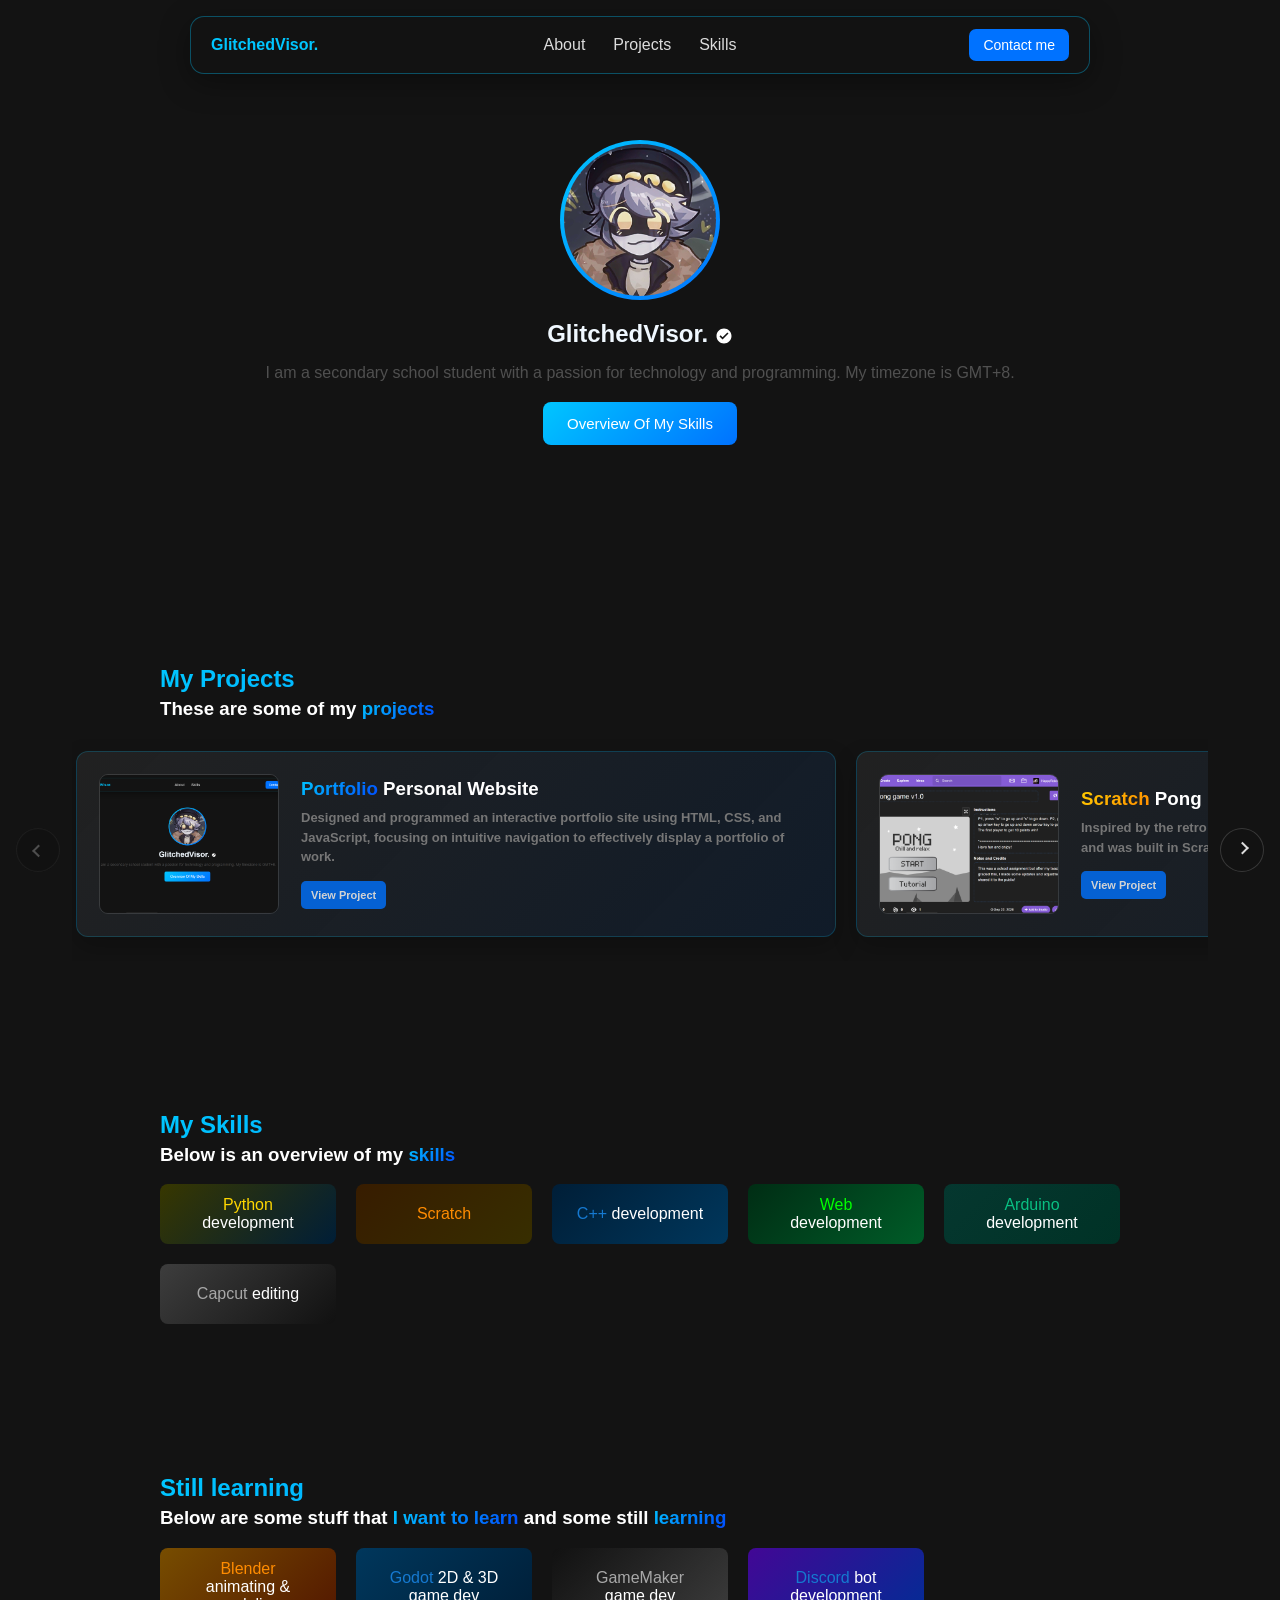
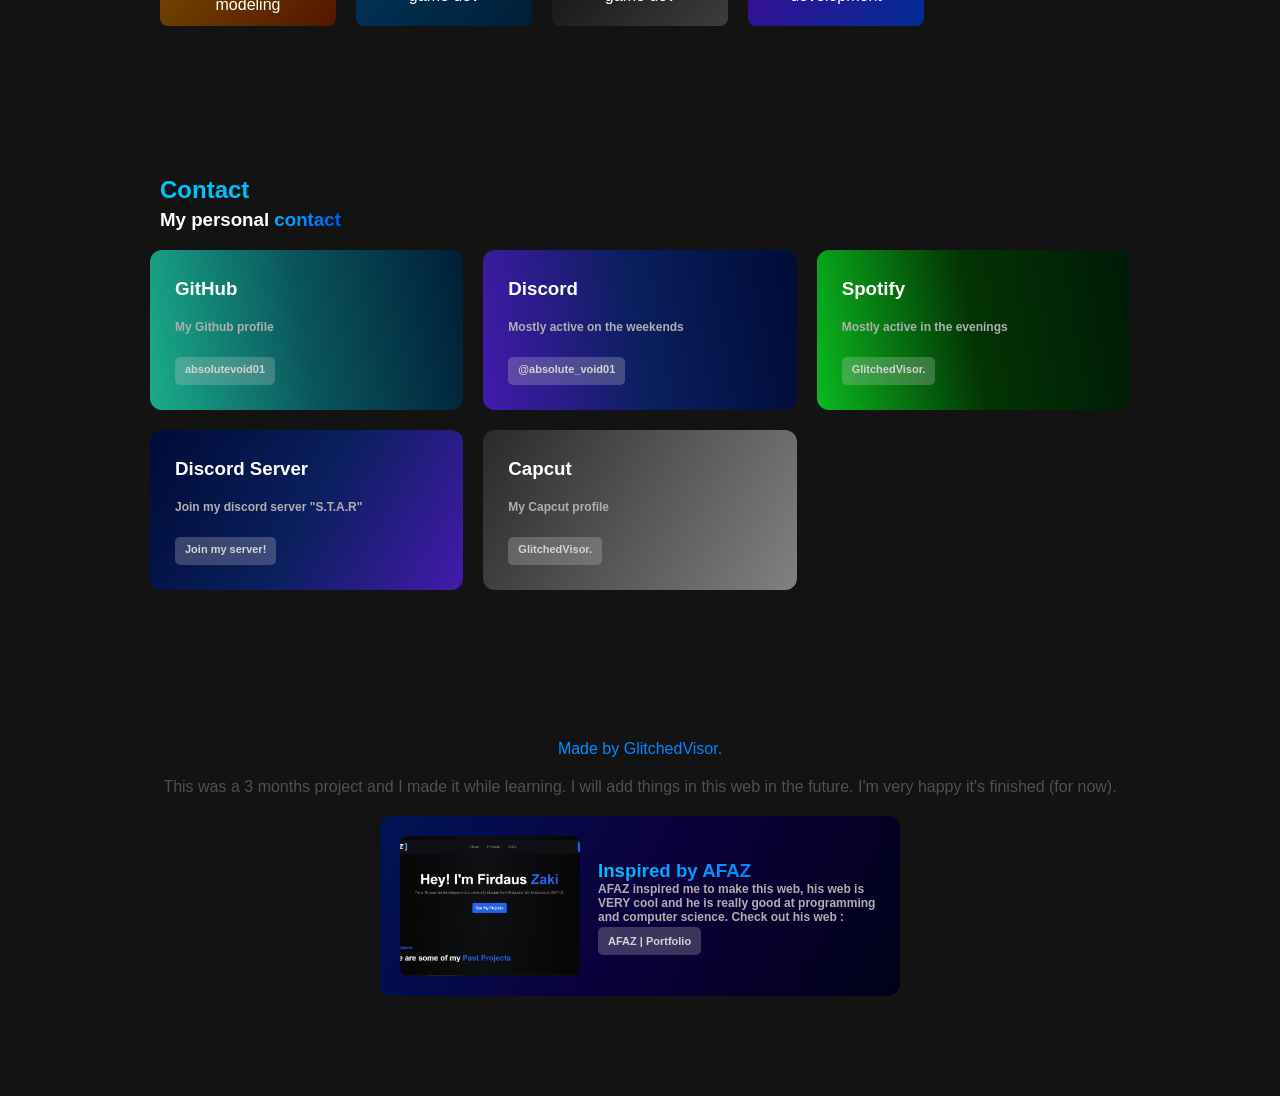
==== index.html @ 16481833 "Update index.html" ====
<!DOCTYPE html>
<html lang="en">
    <head>    
        <meta charset="UTF-8">
        <meta http-equiv="X-UA-Compatible" content="IE=edge">
        <meta name="viewport" content="width=device-width, initial-scale=1.0">
        <title>Glitched Visor | bio</title>
        <link rel="stylesheet" href="style.css">
    </head>
    <body>
    <header class="site-header">
        <nav class="top-menu">
            <a class="menu-brand" href="#">GlitchedVisor.</a>

            <button class="menu-toggle" type="button" aria-expanded="false" aria-controls="menu-links" aria-label="Open menu">
                <span aria-hidden="true"></span>
                <span aria-hidden="true"></span>
                <span aria-hidden="true"></span>
            </button>

            <ul class="menu-links" id="menu-links">
                <li><a href="#about">About</a></li>
                <li><a href="#projects">Projects</a></li>
                <li><a href="#skills-overview">Skills</a></li>
            </ul>

            <a class="menu-contact" href="#contact">
                Contact me
            </a>
        </nav>
    </header>

    <main>
        <section id="about" class="hero-section">
        <div class="container">
            <header class="profile">
                <div class="profile-frame">
                    <img
                      src="images/profilepic.jpg"
                      alt="Portrait of GlitchedVisor"
                      class="profile-img"
                    />
                </div>

                <h1 class="name">GlitchedVisor. 
                    <img 
                      src="images/verified.svg" 
                      alt="Verified account"
                      class="verified-icon"
                    />
                </h1>

                <p>
                    I am a secondary school student with a passion for technology and programming. My timezone is GMT+8.
                </p>
            </header>

            <a class="skill-button" href="#skills-overview">
                Overview Of My Skills
            </a>
        </section>

        <section id="projects" aria-labelledby="projects-heading">
            <h2 id="projects-heading" class="blue-word section-title">
                My Projects
            </h2>

            <h3 class="sub-topic">
                These are some of my <span class="blue-word">projects</span>
            </h3>

            <div class="project-carousel-shell">
                <button class="project-arrow project-arrow-prev" type="button" aria-label="Previous project">
                    <span aria-hidden="true"></span>
                </button>

                <div class="project-carousel" aria-label="Projects">
                    <div class="project-track">
                <article class="project-card">
                    <img src="images\Web-pic.png" alt="Preview of the personal website" class="pic">

                    <div class="content">
                        <h3 class="project-heading">
                            <span class="blue-word">Portfolio</span> Personal Website
                        </h3>

                        <p class="project-par">
                            Designed and programmed an interactive portfolio site using HTML, CSS, and JavaScript,
                            focusing on intuitive navigation to effectively display a portfolio of work.
                        </p>

                        <a
                          href="https://github.com/absolutvoid01/my-web-bio"
                          target="_blank" rel="noopener noreferrer"
                          class="go-web2">
                            View Project
                        </a>
                    </div>
                </article>

                <article class="project-card">
                    <img src="images\scratch-screenshot.png" alt="Preview of the sample project" class="pic">

                    <div class="content">
                        <h3 class="project-heading">
                            <span class="orange-word">Scratch</span> Pong Project
                        </h3>

                        <p class="project-par">
                            Inspired by the retro classic, this simple Pong game features two distinct modes and was 
                            built in Scratch using drag-and-drop coding blocks.
                        </p>

                        <a 
                          href="https://scratch.mit.edu/projects/1363517630/" 
                          target="_blank" rel="noopener noreferrer" 
                          class="go-web2">
                            View Project
                        </a>
                    </div>
                </article>

                <article class="project-card">
                    <img src="images\microbit screenshot.png" alt="Preview of the sample project" class="pic">

                    <div class="content">
                        <h3 class="project-heading">
                            <span class="purple-word">Micro:bit</span> Python vault door Project
                        </h3>

                        <p class="project-par">
                            A secure micro:bit vault door controlled by Python that uses a 180° servo and status LEDs, 
                            unlocking with 3 presses of Button A and locking with 3 presses of Button B. (Video review coming soon...)
                        </p>

                        <a 
                          href="https://gist.github.com/absolutvoid01/17e6429d9efd48485fcb9b583b452ce8" 
                          target="_blank" rel="noopener noreferrer" 
                          class="go-web2">
                            View Project
                        </a>
                    </div>
                </article>
                    </div>
                </div>

                <button class="project-arrow project-arrow-next" type="button" aria-label="Next project">
                    <span aria-hidden="true"></span>
                </button>
            </div>
        </section>

        <section id="skills-overview" aria-labelledby="skills-heading">
            <h2 id="skills-heading" class="blue-word section-title" style="margin-top: 150px;">
                My Skills
            </h2>

            <h3 class="sub-topic">
                Below is an overview of my <span class="blue-word">skills</span>
            </h3>

            <div class="skills">
                <div class="python" role="group" aria-label="Python development, since 2024" data-hover="Since 2024">
                    <span class="skill-text">
                        <span class="yellow-word-solid" style="margin-top:10px;">Python</span> development
                    </span>
                </div>

                <div class="scratch" role="group" aria-label="Scratch, since 2021" data-hover="Since 2021">
                    <span class="skill-text">
                        <span class="orange-word-solid">Scratch</span>
                    </span>
                </div>

                <div class="cplusplus" role="group" aria-label="C++ development, since 2023" data-hover="Since 2023">
                    <span class="skill-text">
                        <span class="blue-word-solid">C++</span> development
                    </span>
                </div>

                <div class="web-dev" role="group" aria-label="Web development, since 2026" data-hover="Since 2026">
                    <span class="skill-text">
                        <span class="green-word-solid">Web</span> development
                    </span>
                </div>

                <div class="arduino" role="group" aria-label="Arduino development, since 2023" data-hover="Since 2023">
                    <span class="skill-text">
                        <span class="turquoise-word-solid">Arduino</span> development
                    </span>
                </div>

                <div class="capcut" role="group" aria-label="CapCut editing, since 2021" data-hover="Since 2021">
                    <span class="skill-text">
                        <span class="lightgray-word-solid">Capcut</span> editing
                    </span>
                </div>
            </div>
        </section>

        <section aria-labelledby="learning-heading">
            <h2 id="learning-heading" class="blue-word section-title" style="margin-top:150px;">
                Still learning
            </h2>

            <h3 class="sub-topic">
                Below are some stuff that <span class="blue-word">I want to learn</span> and some still<span class="blue-word"> learning</span>
            </h3>

            <div class="skills">
                <div class="blender" role="group" aria-label="Blender animating and modeling, learning" data-hover="learning...">
                    <span class="skill-text">
                        <span class="orange-word-solid">Blender</span> animating & modeling
                    </span>
                </div>

                <div class="Godot" role="group" aria-label="Godot 2D and 3D game development, not learned" data-hover="not learned">
                    <span class="skill-text">
                        <span class="blue-word-solid">Godot</span> 2D & 3D game dev
                    </span>
                </div>

                <div class="GameMaker" role="group" aria-label="GameMaker game development, learning" data-hover="learning...">
                    <span class="skill-text">
                        <span class="lightgray-word-solid">GameMaker</span> game dev
                    </span>
                </div>

                <div class="Discord" role="group" aria-label="Discord bot development, not learned" data-hover="not learned">
                    <span class="skill-text">
                        <span class="blue-word-solid">Discord</span> bot development
                    </span>
                </div>
            </div>
        </section>

        <section id="contact" aria-labelledby="contact-heading">
            <h2 class="blue-word section-title"
                id="contact-heading"
                style="margin-top:150px;">
                Contact
            </h2>

                <h3 class="sub-topic">
               My personal <span class="blue-word">contact</span>
                </h3>

            <div class="contact-cards">
                <a href="https://github.com/absolutvoid01" target="_blank" rel="noopener noreferrer" class="outer-git-button">
                    <h3 class="contact2">GitHub</h3>
                    <p class="par2">My Github profile</p>
                    <span class="github-link">absolutevoid01</span>
                </a>

                <a href="https://discord.com/users/1510550254683029514" target="_blank" rel="noopener noreferrer" class="outer-discord-button">
                    <h3 class="contact2">Discord</h3>
                    <p class="par2">Mostly active on the weekends</p>
                    <span class="discord-link">@absolute_void01</span>
                </a>

                <a href="https://open.spotify.com/user/31m2macpp4bokmry2gjpjoiz565e" target="_blank" rel="noopener noreferrer" class="outer-spotify-button">
                    <h3 class="contact2">Spotify</h3>
                    <p class="par2">Mostly active in the evenings</p>
                    <span class="spotify-link">GlitchedVisor.</span>
                </a>

                <a href="https://discord.gg/YfamAQuhZP" target="_blank" rel="noopener noreferrer" class="outer-server-button">
                    <h3 class="contact2">Discord Server</h3>
                    <p class="par2">Join my discord server "S.T.A.R"</p>
                    <span class="server-link">Join my server!</span>
                </a>

                <a href="https://mobile.capcutshare.com/sv2/ZSqnb39bj/" target="_blank" rel="noopener noreferrer" class="outer-capcut-button">
                    <h3 class="contact2">Capcut</h3>
                    <p class="par2">My Capcut profile</p>
                    <span class="capcut-link">GlitchedVisor.</span>
                </a>
            </div>
        </section>
    </main>
    <script src="script.js"></script>

    <footer class="site-footer">
        <p class="blue-word end">Made by GlitchedVisor.</p>
        <p>This was a 3 months project and I made it while learning. I will add things in this web in the future. I'm very happy it's finished (for now).</p>

        <div class="AFAZ-Portfolio">
            <img src="images\AFAZ.png" alt="AFAZ-Web">

            <div class="card-content">
                <h3 class="contact2 blue-word">Inspired by AFAZ</h3>
                <p class="par2">AFAZ inspired me to make this web, his web is VERY cool and he is really good at programming and computer science. Check out his web :</p>
                <a href="https://www.firdauszaki.com/" target="_blank" rel="noopener noreferrer" class="go-web">AFAZ | Portfolio</a>
            </div>
        </div>
    </footer>
    </body>
</html>
---- style.css ----
body {
    background-color: rgb(19, 19, 19);
    font-family: inter, sans-serif;
    color: white;
    margin: 0;
    min-height: 100vh;
}

main {
    width: min(100% - 2rem, 80rem);
    margin: 0 auto;
}

*,
*::before,
*::after {
    box-sizing: border-box;
}

html {
    overflow-x: hidden;
    scroll-behavior: smooth;
}

img {
    max-width: 100%;
    height: auto;
}

/* ==================
        top menu
   ================== */

.top-menu {
    position: fixed;
    top: 16px;
    left: 50%;
    transform: translateX(-50%);
    z-index: 1000;
    display: grid;
    grid-template-columns: 1fr auto 1fr;
    align-items: center;
    width: min(90%, 900px);
    padding: 12px 20px;
    background: rgba(19, 19, 19, 0.85);
    border: 1px solid rgba(0, 198, 255, 0.35);
    border-radius: 14px;
    box-shadow: 0 8px 30px rgba(0, 0, 0, 0.35);
    backdrop-filter: blur(12px);
}

.menu-brand {
    justify-self: start;
    color: rgb(0, 198, 255);
    font-weight: bold;
    text-decoration: none;
}

.menu-links {
    display: flex;
    justify-content: center;
    gap: 28px;
    list-style: none;
    margin: 0;
    padding: 0;
}

.menu-links li {
    margin: 0;
}

.menu-toggle {
    display: none;
    width: 42px;
    height: 42px;
    padding: 9px;
    margin: 0;
    background: transparent;
    border: 1px solid rgba(0, 198, 255, 0.35);
    border-radius: 7px;
}

.menu-toggle span {
    display: block;
    width: 100%;
    height: 2px;
    margin: 4px 0;
    background: white;
}

.menu-links a {
    color: rgb(220, 220, 220);
    text-decoration: none;
    transition: color 0.2s ease;
}

.menu-links a:hover {
    color: rgb(0, 198, 255);
}

.menu-contact {
    justify-self: end;
    padding: 8px 14px;
    background: rgb(0, 114, 255);
    color: white;
    text-decoration: none;
    border-radius: 7px;
    font-size: 14px;
    transition: 0.2s ease;
}

.menu-contact:hover {
    background: rgb(0, 198, 255);
    transform: none;
    box-shadow: none;
}

@media (max-width: 600px) {
    .section-title,
    .sub-topic {
        width: min(90%, 850px);
        margin-left: auto;
        margin-right: auto;
    }

    .top-menu {
        grid-template-columns: 1fr auto;
        width: calc(100% - 24px);
        padding: 10px 12px;
    }

    .menu-brand {
        font-size: 14px;
    }

    .menu-links {
        position: absolute;
        top: calc(100% + 8px);
        left: 0;
        right: 0;
        display: none;
        flex-direction: column;
        gap: 4px;
        padding: 8px;
        background: rgba(19, 19, 19, 0.97);
        border: 1px solid rgba(0, 198, 255, 0.35);
        border-radius: 10px;
        box-shadow: 0 8px 30px rgba(0, 0, 0, 0.35);
    }

    .menu-links.is-open {
        display: flex;
    }

    .menu-links a {
        display: block;
        width: 100%;
        padding: 14px 12px;
        border-radius: 7px;
    }

    .menu-links a:hover,
    .menu-links a:focus-visible {
        background: rgba(0, 198, 255, 0.12);
    }

    .menu-contact {
        display: none;
    }

    .menu-toggle {
        display: block;
    }
}

#skills-overview,
#contact,
#about,
#projects {
    scroll-margin-top: 100px;
}

html {
    scroll-behavior: smooth;
}

.container {
    text-align: center;
}

html {
    scroll-behavior: smooth;
}

/* ========================
          text color
   ======================== */

.blue-word {
    background: linear-gradient(135deg, rgb(0, 198, 255), rgb(0, 76, 255));
    -webkit-background-clip: text;
    background-clip: text;
    color: transparent;
}

.orange-word {
    background: linear-gradient(135deg, rgb(255, 204, 0), rgb(255, 140, 0));
    -webkit-background-clip: text;
    background-clip: text;
    color: transparent;
}

.darkblue-word {
    background: linear-gradient(135deg, rgb(42, 25, 198), rgb(0, 114, 255));
    -webkit-background-clip: text;
    background-clip: text;
    color: transparent;
}

.blue-word-solid {
    color:rgb(21, 121, 208)
}

.yellow-word-solid {
    color: rgb(255, 215, 0);
}


.orange-word-solid {
    color: rgb(255, 140, 0);
}

.green-word-solid {
    color: rgb(0, 255, 0);
}


.turquoise-word-solid {
    color: rgb(9, 192, 131);
}

.lightgray-word-solid {
    color: rgb(168, 168, 168);
}

/* ====================   
         opening 
   ==================== */

.profile {
    text-align: center;
}

.profile-frame {
    width: 160px;
    height: 160px;
    margin: 20px auto;
    margin-top:140px;
    padding: 4px;
    border-radius: 50%;
    background: linear-gradient(135deg, rgb(0, 198, 255), rgb(0, 114, 255));
}

.profile-img {
    display: block;
    width: 100%;
    height: 100%;
    object-fit: cover;
    border-radius: 50%;
}

.verified-icon {
    width: 18px;
    height: 18px;
    vertical-align: middle;
}

h1 {
    color: aliceblue;
}

.name {
    margin:auto;
    text-align:center;
}

p {
    text-align: center;
    margin-bottom:20px;
    color:rgb(80, 80, 80)
}

button {
    background: linear-gradient(135deg, rgb(0, 198, 255), rgb(0, 114, 255));
    color: white;
    border: none;
    padding: 12px 24px;
    border-radius: 8px;
    font-size:15px;
    text-align: center;
    cursor: pointer;
    transition:all 0.2s ease;
    width:180px;
    max-width: 100%;
    height:60px;
    margin-left: 0;
    margin-bottom: 0;
}

button:hover {
    border:none;
    transform: translateY(-4px);
    box-shadow: 0 8px 18px rgba(0, 0, 0, 0.25);
}

/* =====================  
        Skill style 
   ===================== */

.skill-button {
    background: linear-gradient(135deg, rgb(0, 198, 255), rgb(0, 114, 255));
    color: white;
    text-decoration: none;
    border: none;
    padding: 12px 24px;
    border-radius: 8px;
    font-size:15px;
    text-align: center;
    cursor: pointer;
    transition:all 0.2s ease;
    max-width: 100%;
    min-height: 43px;
    margin-left: 0;
    display: inline-flex;
    align-items: center;
    justify-content: center;
    white-space: normal;
    margin: 0px auto;
    margin-bottom:200px;
    box-sizing: border-box;
}

.skill-button:hover {
    display: inline-block;
    margin-bottom:200px;
    transform: scale(1.02);
    filter: brightness(1.10);
    transform: translateY(-3px) scale(1.02);
    background: linear-gradient(135deg, rgb(0, 198, 255), rgb(0, 114, 255));
}

.section-title {
    text-align: left;
    width: min(100%, 60rem);
    margin-left: auto;
    margin-right: auto;
    margin-bottom: 0px;
    background: linear-gradient(135deg, rgb(0, 198, 255), rgb(0, 114, 255));
    -webkit-background-clip: text;
    background-clip: text;
    color: transparent;

}

.sub-topic {
    text-align: left;
    width: min(100%, 60rem);
    margin-left: auto;
    margin-right: auto;
    margin-top: 5px;
}

.skills {
    display: grid;
    grid-template-columns: repeat(5, minmax(0, 1fr));
    gap: 20px;
    width: min(100%, 60rem);
    margin: 0 auto;
}

@media (max-width: 900px) {
    .skills {
        grid-template-columns: repeat(3, minmax(0, 1fr));
    }
}

@media (max-width: 600px) {
    .skills {
        grid-template-columns: 1fr;
    }
}

.skills > div {
    position: relative;
    overflow: hidden;
    min-height: 60px;
    padding: 12px 24px;
    border-radius: 8px;
    display: flex;
    align-items: center;
    justify-content: center;
    justify-self: stretch;
    text-align: center;
    box-sizing: border-box;
    transition: 0.2s ease;
}

.skills > div > .skill-text {
    transition: opacity 0.2s ease, transform 0.2s ease;
}

.skills > div::after {
    position: absolute;
    content: attr(data-hover);
    color: rgb(120, 120, 120);
    opacity: 0;
    transform: translateY(10px);
    transition: opacity 0.1s ease, transform 0.1s ease;
}

.skills > div:hover > .skill-text {
    opacity: 0;
    transform: translateY(-10px);
}

.skills > div:hover::after {
    opacity: 1;
    transform: translateY(0);
}

.skills > div h4 {
    margin: 0;
}

.skills > div:hover {
    transform: translateY(-4px);
    filter: brightness(1.2);
}

.skills button {
    width: 100%;
}

/* =======================  
        contact style 
   ======================= */

.contact {
    display: grid;
    width: 250px;
    height: 140px;
    padding: 30px;
    font-size: 28px;
    font-weight: bold;
    box-sizing: border-box;
    grid-template-columns: repeat(auto-fit, minmax(140px, 1fr));
    gap: 20px;
    margin: 0 auto;
    width: min(90%, 750px);   
}

.contact2 {
    text-align:left;
    margin-top:3px;
    margin-bottom:0px;

}

.par2 {
    text-align:left;
    margin-top:0px;
    margin-bottom:0px;
    color:rgb(175, 175, 175);
    font-family: nunito, sans-serif;
    font-size: 12px;
}

.contact-cards {
    display: grid;
    grid-template-columns: repeat(3, minmax(0, 1fr));
    gap: 20px;
    width: min(90%, 980px);
    margin: 0 auto;
}
.contact-cards > div {
    min-width: 0;
    width: 100%;
    margin: 0 auto;
}

.contact-cards > a {
    min-width: 0;
    width: 100%;
    margin: 0 auto;
    color: inherit;
    text-decoration: none;
}

.contact-cards > a > span {
    display: inline-block;
    position: relative;
    z-index: 1;
    pointer-events: auto !important;
    cursor: pointer;
    transition: background 0.2s ease, color 0.2s ease, transform 0.2s ease;
}
@media (max-width: 900px) {
    .contact-cards {
        grid-template-columns: repeat(2, minmax(0, 1fr));
    }
}
@media (max-width: 600px) {
    .contact-cards {
        grid-template-columns: 1fr;
    }

    .skills {
        width: calc(100% - 24px);
        grid-template-columns: 1fr;
    }

    .skills > div {
        justify-self: stretch;
    }
}

/* ==============================  
        My Projects overview 
   ============================== */

.project-carousel-shell {
    display: grid;
    grid-template-columns: auto minmax(0, 1fr) auto;
    align-items: center;
    gap: 12px;
}

.project-arrow {
    display: inline-grid;
    place-items: center;
    width: 44px;
    height: 44px;
    padding: 0;
    margin: 0;
    border: 1px solid rgba(255, 255, 255, 0.16);
    border-radius: 50%;
    background: rgba(19, 19, 19, 0.72);
    backdrop-filter: blur(10px);
    color: rgb(220, 220, 220);
    cursor: pointer;
    transition: background-color 0.2s ease, border-color 0.2s ease, color 0.2s ease, transform 0.2s ease;
}

.project-arrow span {
    width: 9px;
    height: 9px;
    border-top: 2px solid currentColor;
    border-right: 2px solid currentColor;
    transition: transform 0.2s ease;
}

.project-arrow-prev span {
    transform: rotate(-135deg) translate(-1px, -1px);
}

.project-arrow-next span {
    transform: rotate(45deg) translate(-1px, -1px);
}

.project-arrow:hover {
    background: rgba(0, 114, 255, 0.8);
    border-color: rgba(0, 198, 255, 0.65);
    color: white;
    transform: translateY(-2px);
}

.project-arrow:focus-visible {
    outline: 2px solid rgb(0, 198, 255);
    outline-offset: 3px;
}

.project-arrow:active {
    transform: translateY(0) scale(0.96);
}

.project-arrow:disabled {
    opacity: 0.3;
    cursor: default;
    pointer-events: none;
}

.project-carousel {
    width: 100%;
    overflow-x: auto;
    padding: 12px 4px 24px;
    scroll-snap-type: x mandatory;
    scroll-padding-inline: 4px;
    scroll-behavior: smooth;
    -webkit-overflow-scrolling: touch;
    overscroll-behavior-inline: contain;
    scrollbar-width: thin;
    scrollbar-color: rgba(0, 198, 255, 0.65) transparent;
}

.project-track {
    display: grid;
    grid-auto-flow: column;
    grid-auto-columns: min(100%, 760px);
    gap: 20px;
    width: max-content;
}

@media (max-width: 900px) {
    .project-carousel-shell {
        display: block;
    }

    .project-arrow {
        display: none;
    }

    .project-track {
        display: flex;
        width: max-content;
    }

    .project-card {
        flex: 0 0 min(90vw, 760px);
        width: auto;
    }
}

.project-card {
    display: grid;
    grid-template-columns: minmax(140px, 180px) minmax(0, 1fr);
    gap: 22px;
    align-items: center;
    flex: 0 0 100%;
    min-width: 0;
    margin: 0;
    padding: 22px;
    background: linear-gradient(135deg, rgba(40, 40, 40, 0.7), rgba(15, 35, 60, 0.55));
    border: 1px solid rgba(0, 198, 255, 0.2);
    border-radius: 12px;
    text-align: left;
    font-weight: bold;
    box-shadow: 0 10px 24px rgba(0, 0, 0, 0.22);
    transition: transform 0.25s ease, box-shadow 0.25s ease, border-color 0.25s ease;
    scroll-snap-align: center;
}
.project-card img {
    width: 100%;
    height: 140px;
    object-fit: cover;
    border-radius: 9px;
    border: 1px solid rgba(255, 255, 255, 0.12);
}
.project-card:hover {
    box-shadow: 0 16px 32px rgba(0, 0, 0, 0.3);
    border-color: rgba(0, 198, 255, 0.5);
}
.project-card .content {
    min-width: 0;
}
.project-par {
    font-family: sans-serif;
    color: rgb(118, 118, 118);
    text-align: left;
    font-size: 13px;
    line-height: 1.5;
    margin: 8px 0 0;
}
.project-heading {
    text-align: left;
    margin: 0;
}
.go-web2 {
    display: inline-flex;
    align-items: center;
    justify-content: center;
    padding: 6px 10px;
    min-height: 28px;
    margin-top: 14px;
    font-size: 11px;
    border-radius: 5px;
    background-color: rgba(0, 114, 255, 0.8);
    color: lightgray;
    border: none;
    box-sizing: border-box;
    transition: background-color 0.2s ease, color 0.2s ease, transform 0.2s ease;
    text-decoration: none;
    margin: 14px auto 0;
}
.go-web2:hover {
    background-color: rgba(0, 198, 255, 0.9);
    color: white;
    transform: translateY(-2px);
}
.go-web2:focus-visible {
    outline: 2px solid rgb(0, 198, 255);
    outline-offset: 3px;
}

@media (max-width: 600px) {
    .project-track {
        display: flex;
        width: max-content;
    }

    .project-card {
        grid-template-columns: 1fr;
        flex: 0 0 calc(100vw - 48px);
        width: auto;
        gap: 16px;
        padding: 16px;
        text-align: center;
    }

    .project-card img {
        width: 100%;
        aspect-ratio: 16 / 9;
        height: auto;
    }

    .project-par {
        text-align: center;
    }
}

/* ========================   
        Skill overview 
   ======================== */

.python {
    min-height: 60px;
    background: linear-gradient(135deg, rgb(55, 55, 0), rgb(0, 30, 55));
}
.python:hover {
    box-shadow:0 0 32px rgb(0, 62, 79);
    filter: brightness(1.2);
}

.scratch {
    background: linear-gradient(135deg, rgb(55, 28, 0), rgb(55, 46, 0));
}
.scratch:hover {
    box-shadow:0 0 32px rgb(48, 34, 0);
    filter: brightness(1.2);
}

.cplusplus {
    background: linear-gradient(135deg, rgb(0, 30, 55), rgb(0, 55, 92));
}
.cplusplus:hover {
    box-shadow:0 0 32px rgb(0, 29, 48);
    filter: brightness(1.2);
}

.web-dev {
    background: linear-gradient(135deg, rgb(0, 45, 20), rgb(0, 92, 40));
}
.web-dev:hover {
    box-shadow:0 0 32px rgb(0, 48, 13);
    filter: brightness(1.2);
}

.arduino {
    background: linear-gradient(135deg, rgb(5, 55, 47), rgb(0, 50, 38));
}
.arduino:hover {
    box-shadow:0 0 32px rgb(0, 44, 48);
    filter: brightness(1.2);
}

.capcut {
    background: linear-gradient(135deg, rgb(61, 61, 61), rgb(17, 17, 17));
}
.capcut:hover {
    box-shadow:0 0 32px rgb(28, 28, 28);
    filter: brightness(1.2);
}

/* =========================   
       learning overview 
   ========================= */

.blender {
    background: linear-gradient(135deg, rgb(119, 77, 0), rgb(82, 22, 0));
}
.blender:hover {
    box-shadow:0 0 32px rgb(48, 37, 0);
    filter: brightness(1.2);
}

.Godot {
    background: linear-gradient(135deg, rgb(0, 55, 92), rgb(0, 30, 55));
}
.Godot:hover {
    box-shadow:0 0 32px rgb(0, 12, 48);
    filter: brightness(1.2);
}

.GameMaker {
    background: linear-gradient(135deg, rgb(17, 17, 17), rgb(61, 61, 61));
}
.GameMaker:hover {
    box-shadow:0 0 32px rgb(24, 24, 24);
    filter: brightness(1.2);
}

.Discord {
    background: linear-gradient(135deg, rgb(66, 7, 149), rgb(0, 45, 149));
}
.Discord:hover {
    box-shadow:0 0 32px rgb(19, 0, 48);
    filter: brightness(1.2);
}

/* =========================   
       contact overview 
   ========================= */


.outer-git-button {
    padding: 25px;
    background: linear-gradient(80deg, rgb(26, 173, 138), rgb(10, 84, 93), rgb(0, 30, 55));
    border-radius: 12px;
    text-align: center;
    display: grid;
    font-weight: bold;
    box-sizing: border-box;
    grid-template-columns: repeat(auto-fit, minmax(140px, 1fr));
    gap: 20px;  
    transition: all 0.2s ease;
}
.outer-git-button:hover {
    box-shadow:0 0 32px rgb(0, 38, 45);
    filter: brightness(1.2);
    transform: translateY(-3px);
}
.github-link {
    padding: 6px 10px;
    min-height: 28px;
    margin-top: 3px;
    font-size: 11px;
    border-radius: 5px;
    background: rgba(211, 211, 211, 0.25);
    color: lightgray;
    border: none;
    box-sizing: border-box;
    transition: background 0.2s ease, color 0.2s ease;
    display: block;
    margin-left: 0;
    margin-right: auto;
}
.github-link:hover {
    background: rgba(31, 31, 31, 0.9);
    color: white;
    box-sizing: border-box;
    transform: none;
    box-shadow: none;
}


.outer-discord-button {
    padding: 25px;
    background: linear-gradient(80deg, rgb(68, 26, 173), rgb(10, 31, 93), rgb(0, 11, 55));
    border-radius: 12px;
    text-align: center;
    display: grid;
    font-weight: bold;
    box-sizing: border-box;
    grid-template-columns: repeat(auto-fit, minmax(140px, 1fr));
    gap: 20px;   
    transition: all 0.2s ease;
}
.outer-discord-button:hover {
    box-shadow:0 0 32px rgb(20, 0, 70);
    filter: brightness(1.2);
    transform: translateY(-3px);
}
.discord-link {
    padding: 6px 10px;
    min-height: 28px;
    margin-top: 3px;
    font-size: 11px;
    border-radius: 5px;
    background: rgba(211, 211, 211, 0.25);
    color: lightgray;
    border: none;
    box-sizing: border-box;
    transition: background 0.2s ease, color 0.2s ease;
    display: block;
    margin-left: 0;
    margin-right: auto;
}
.discord-link:hover {
    background: rgba(31, 31, 31, 0.9);
    color: white;
    box-sizing: border-box;
    transform: none;
    box-shadow: none;
}

.outer-spotify-button {
    padding: 25px;
    background: linear-gradient(80deg, rgb(11, 185, 31), rgb(3, 52, 4), rgb(0, 26, 7));
    border-radius: 12px;
    text-align: center;
    display: grid;
    font-weight: bold;
    box-sizing: border-box;
    grid-template-columns: repeat(auto-fit, minmax(140px, 1fr));
    gap: 20px; 
    transition: all 0.2s ease;
}
.outer-spotify-button:hover {
    box-shadow:0 0 32px rgb(0, 45, 2);
    filter: brightness(1.2);
    transform: translateY(-3px);
}
.spotify-link {
    padding: 6px 10px;
    min-height: 28px;
    margin-top: 3px;
    font-size: 11px;
    border-radius: 5px;
    background: rgba(211, 211, 211, 0.25);
    color: lightgray;
    border: none;
    box-sizing: border-box;
    transition: background 0.2s ease, color 0.2s ease;
    display: block;
    margin-left: 0;
    margin-right: auto;
}
.spotify-link:hover {
    background: rgba(31, 31, 31, 0.9);
    color: white;
    box-sizing: border-box;
    transform: none;
    box-shadow: none;
}

.outer-server-button {
    padding: 25px;
    background: linear-gradient(-60deg, rgb(68, 26, 173), rgb(10, 31, 93), rgb(0, 11, 55));
    border-radius: 12px;
    text-align: center;
    display: grid;
    font-weight: bold;
    box-sizing: border-box;
    grid-template-columns: repeat(auto-fit, minmax(140px, 1fr));
    gap: 20px;   
    transition: all 0.2s ease;
}
.outer-server-button:hover {
    box-shadow:0 0 32px rgb(0, 14, 74);
    filter: brightness(1.2);
    transform: translateY(-3px);
}
.server-link {
    padding: 6px 10px;
    min-height: 28px;
    margin-top: 3px;
    font-size: 11px;
    border-radius: 5px;
    background: rgba(211, 211, 211, 0.25);
    color: lightgray;
    border: none;
    box-sizing: border-box;
    transition: background 0.2s ease, color 0.2s ease;
    display: block;
    margin-left: 0;
    margin-right: auto;
}
.server-link:hover {
    background: rgba(31, 31, 31, 0.9);
    color: white;
    box-sizing: border-box;
    transform: none;
    box-shadow: none;
}

.outer-capcut-button {
    padding: 25px;
    background: linear-gradient(-60deg, rgb(129, 128, 130), rgb(86, 86, 86), rgb(42, 42, 42));
    border-radius: 12px;
    text-align: center;
    display: grid;
    font-weight: bold;
    box-sizing: border-box;
    grid-template-columns: repeat(auto-fit, minmax(140px, 1fr));
    gap: 20px;   
    transition: all 0.2s ease;
}
.outer-capcut-button:hover {
    box-shadow:0 0 32px rgb(54, 54, 54);
    filter: brightness(1.2);
    transform: translateY(-3px);
}
.capcut-link {
    padding: 6px 10px;
    min-height: 28px;
    margin-top: 3px;
    font-size: 11px;
    border-radius: 5px;
    background: rgba(211, 211, 211, 0.25);
    color: lightgray;
    border: none;
    box-sizing: border-box;
    transition: background 0.2s ease, color 0.2s ease;
    display: block;
    margin-left: 0;
    margin-right: auto;
}
.capcut-link:hover {
    background: rgba(31, 31, 31, 0.9);
    color: white;
    box-sizing: border-box;
    transform: none;
    box-shadow: none;
}

.contact-cards > a > span:hover {
    background: rgb(31, 31, 31) !important;
    color: white !important;
    transform: none;
    box-shadow: none;
}

/* ================ 
        ending 
   ================ */

h4 {
    text-align: center;
    margin-top: 200px
}

.end {
    text-align: center;
    margin-top:150px;
}

@media (max-width: 600px) {
    .section-title,
    .sub-topic {
        width: 90%;
        margin-left: auto;
        margin-right: auto;
    }
}

.AFAZ-Portfolio {
    display: grid;
    grid-template-columns: 180px 1fr;
    gap: 18px;
    align-items: center;
    width: min(90%, 520px);
    margin: 0 auto;
    padding: 20px;
    background: linear-gradient(120deg, rgb(0, 20, 86), rgb(11, 0, 59), rgb(0, 1, 24));
    border-radius: 12px;
    text-align: center;
    font-weight: bold;
    transition: all 0.2s ease;
    margin-bottom: 100px;
}
.AFAZ-Portfolio img {
    width: 180px;
    height: 140px;
    object-fit: cover;
    border-radius: 8px;
}
.AFAZ-Portfolio:hover {
    box-shadow:0 0 32px rgb(22, 0, 84);
    filter: brightness(1.2);
    transform: translateY(-3px);
}
.go-web {
    display: inline-flex;
    align-items: center;
    justify-content: center;
    padding: 6px 10px;
    min-height: 28px;
    margin-top: 3px;
    font-size: 11px;
    border-radius: 5px;
    background: rgba(211, 211, 211, 0.25);
    color: lightgray;
    border: none;
    box-sizing: border-box;
    transition: background 0.2s ease, color 0.2s ease;
    text-decoration: none;
    margin: 3px 0 0;
}
.card-content {
    text-align: left;
}
.go-web:hover {
    background: rgba(31, 31, 31, 0.9);
    color: white;
    box-sizing: border-box;
    transform: none;
    box-shadow: none;
}

@media (max-width: 600px) {
    .AFAZ-Portfolio {
        grid-template-columns: 1fr;
        text-align: center;
    }

    .AFAZ-Portfolio img {
        margin: 0 auto;
    }

    .card-content {
        text-align: center;
    }
}
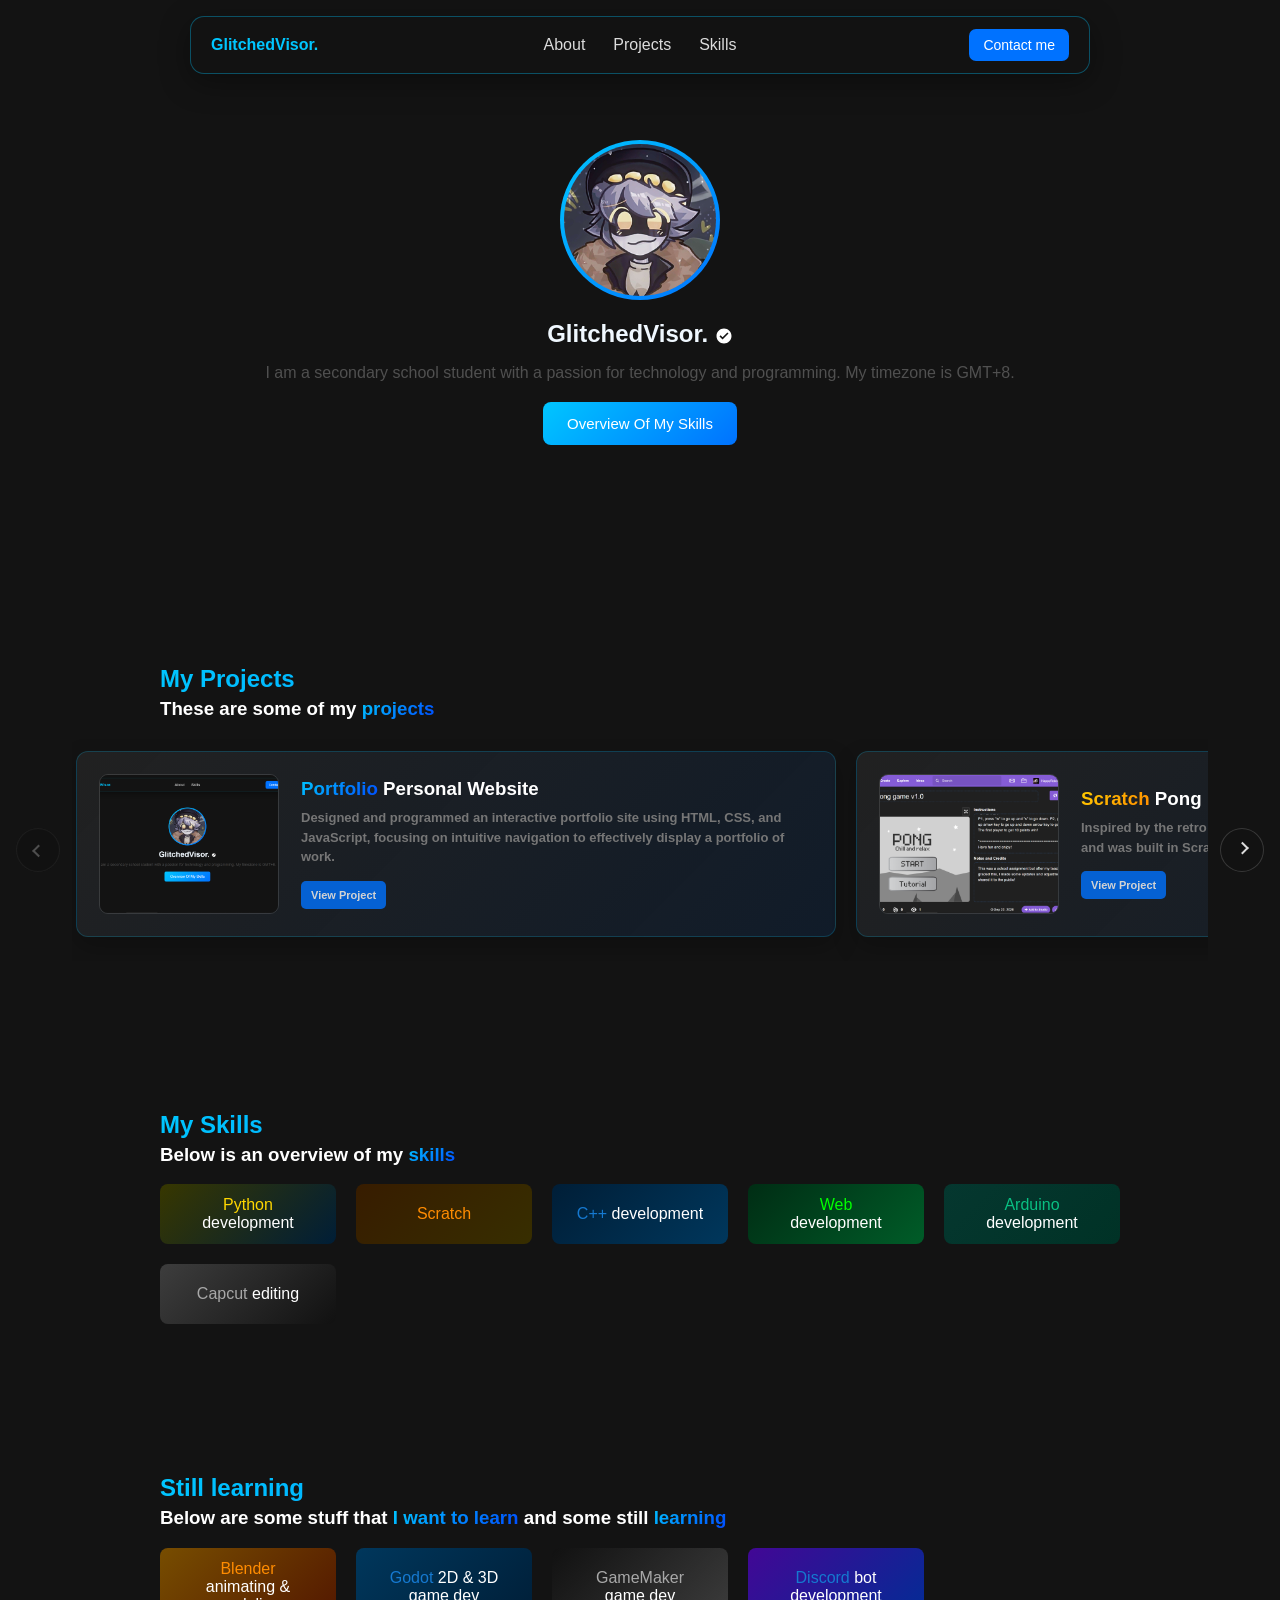
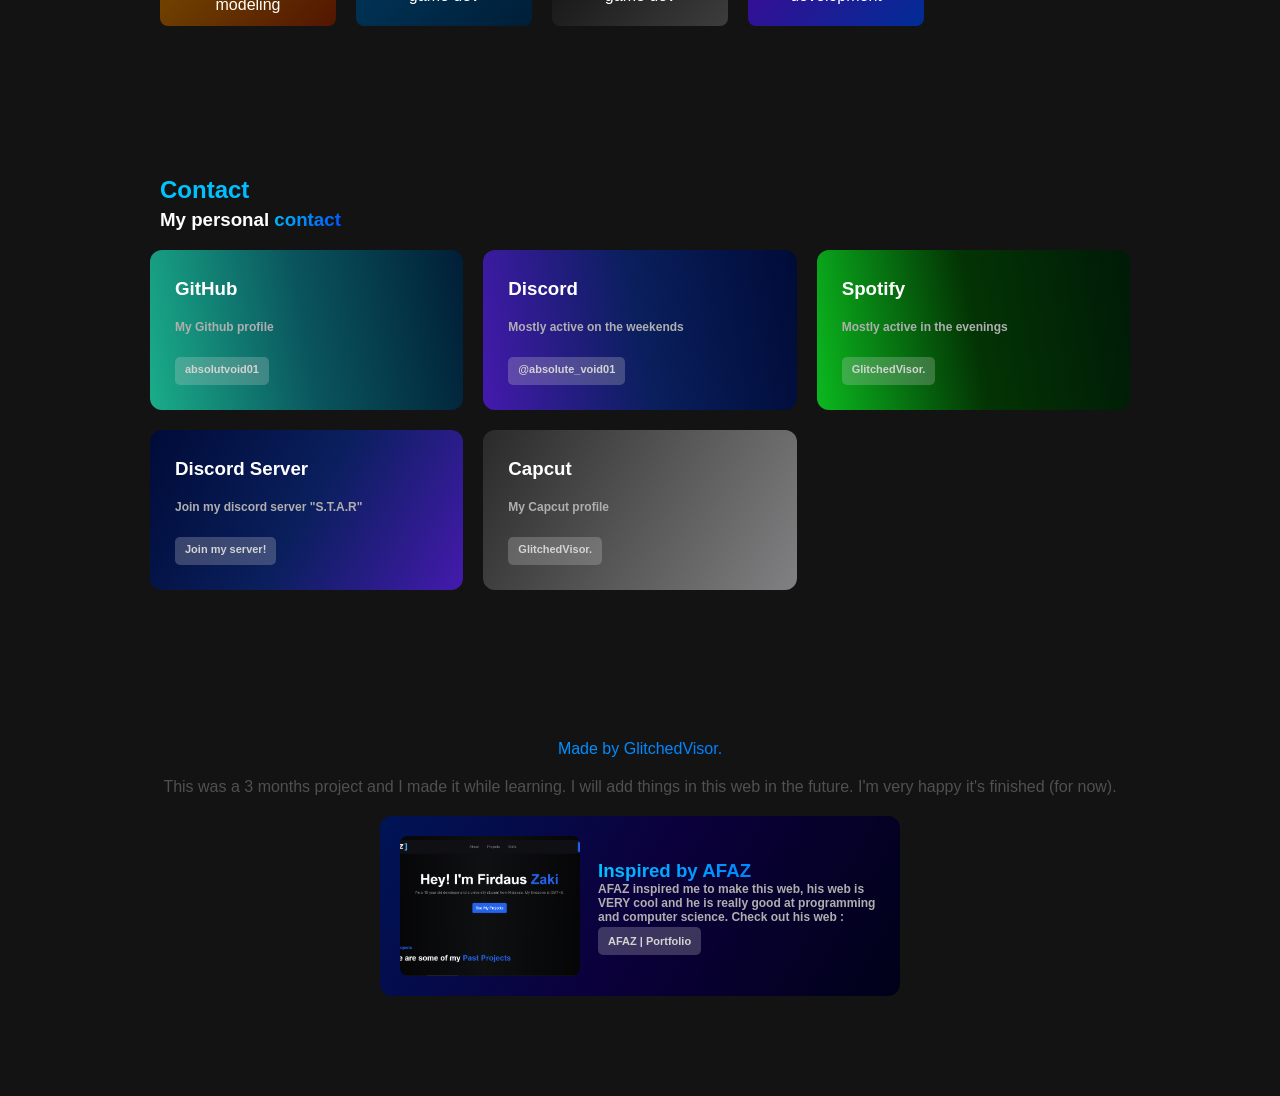
==== commit b2048b8d: "Fix HTML encoding issues in index.html" ====
--- a/index.html
+++ b/index.html
@@ -249,7 +249,7 @@
                 <a href="https://github.com/absolutvoid01" target="_blank" rel="noopener noreferrer" class="outer-git-button">
                     <h3 class="contact2">GitHub</h3>
                     <p class="par2">My Github profile</p>
-                    <span class="github-link">absolutevoid01</span>
+                    <span class="github-link">absolutvoid01</span>
                 </a>
 
                 <a href="https://discord.com/users/1510550254683029514" target="_blank" rel="noopener noreferrer" class="outer-discord-button">
--- a/style.css
+++ b/style.css
@@ -212,6 +212,13 @@
 
 .darkblue-word {
     background: linear-gradient(135deg, rgb(42, 25, 198), rgb(0, 114, 255));
+    -webkit-background-clip: text;
+    background-clip: text;
+    color: transparent;
+}
+
+.purple-word {
+    background: linear-gradient(135deg, rgb(138, 44, 181), rgb(136, 0, 255));
     -webkit-background-clip: text;
     background-clip: text;
     color: transparent;
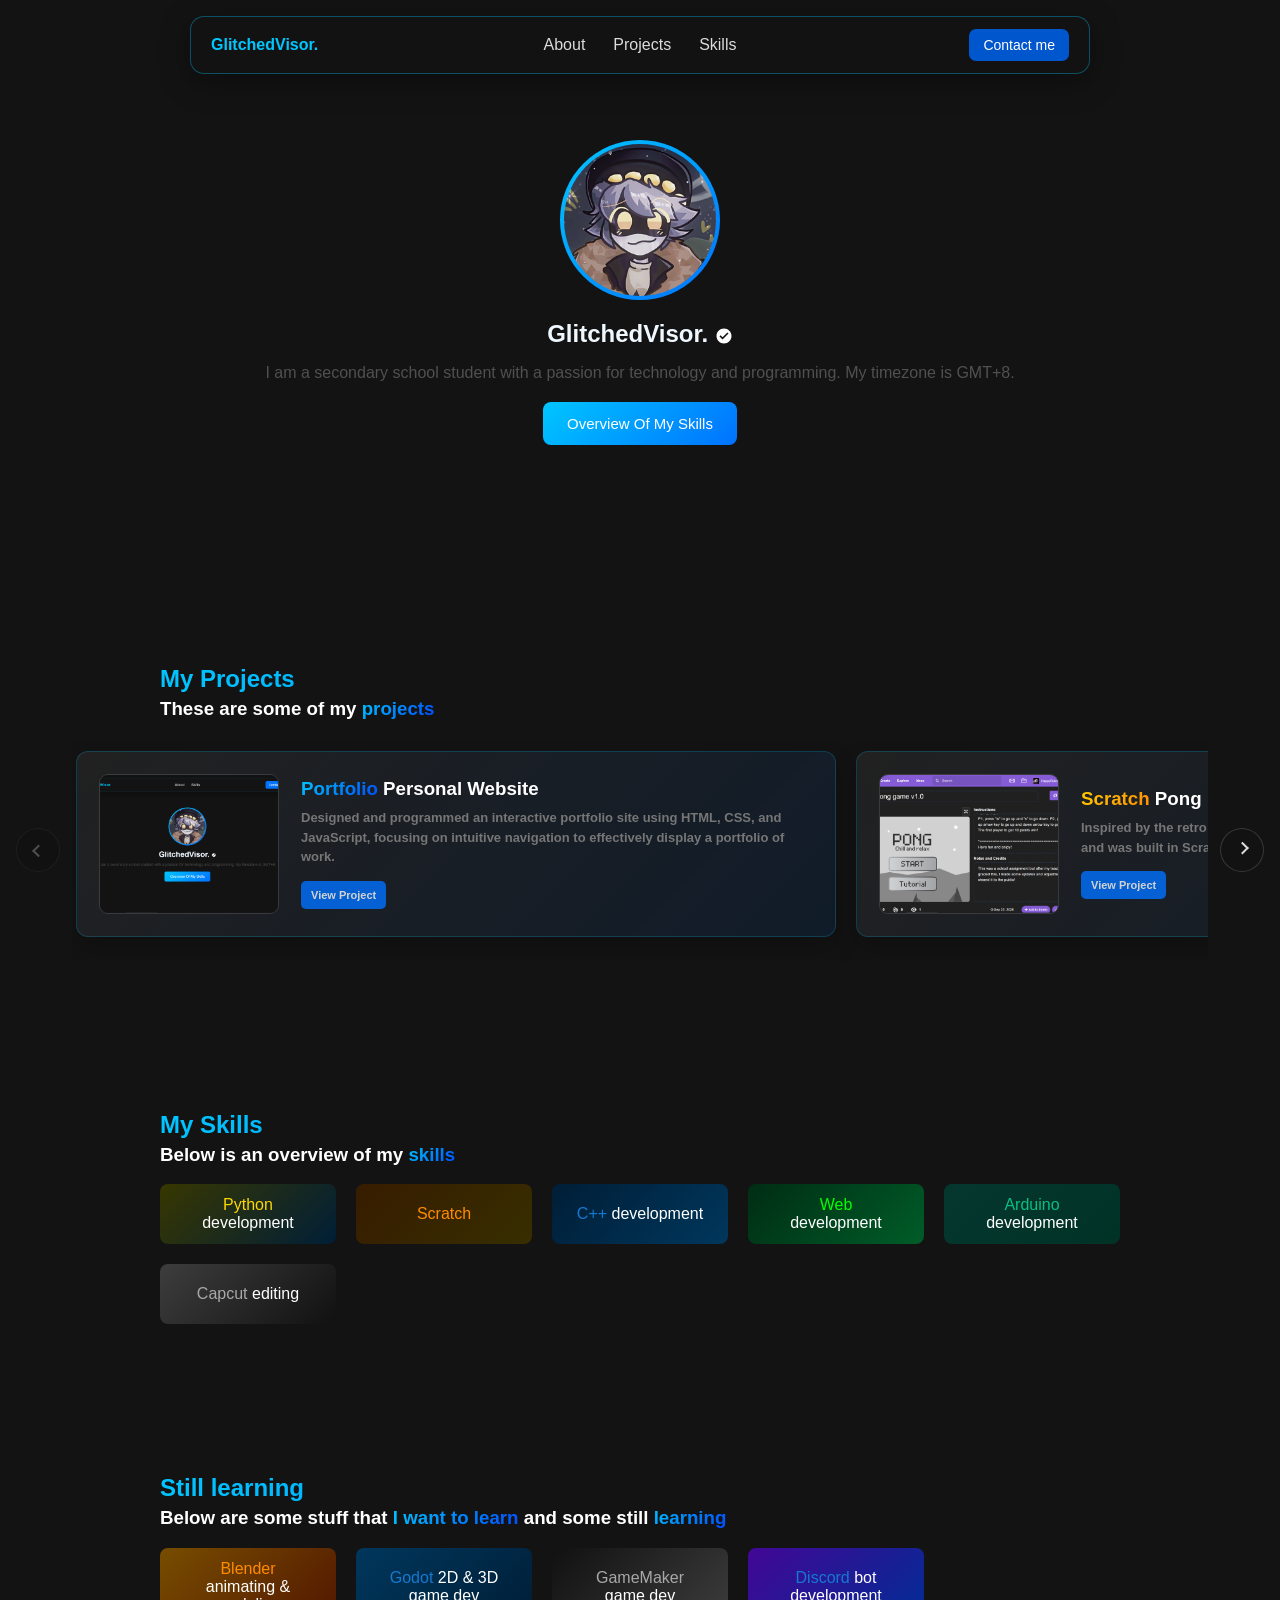
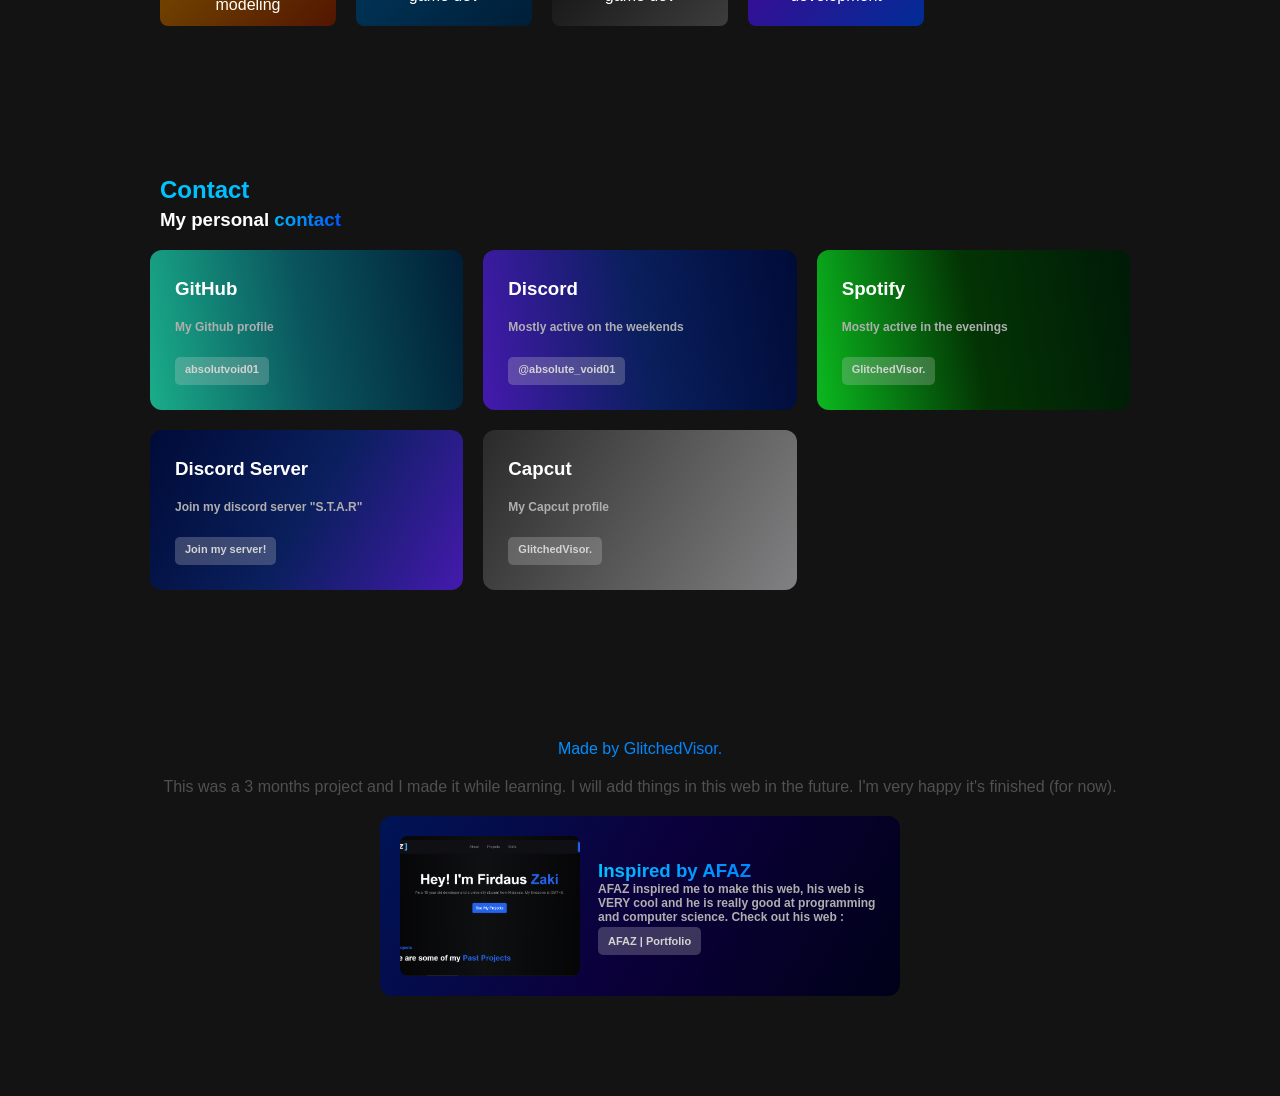
==== commit c33814af: "Update index.html" ====
--- a/index.html
+++ b/index.html
@@ -24,9 +24,10 @@
                 <li><a href="#skills-overview">Skills</a></li>
             </ul>
 
-            <a class="menu-contact" href="#contact">
-                Contact me
+            <a class="menu-contact" href="#contact" style="background-color: #0056cc;">
+                Contact me      
             </a>
+
         </nav>
     </header>
 
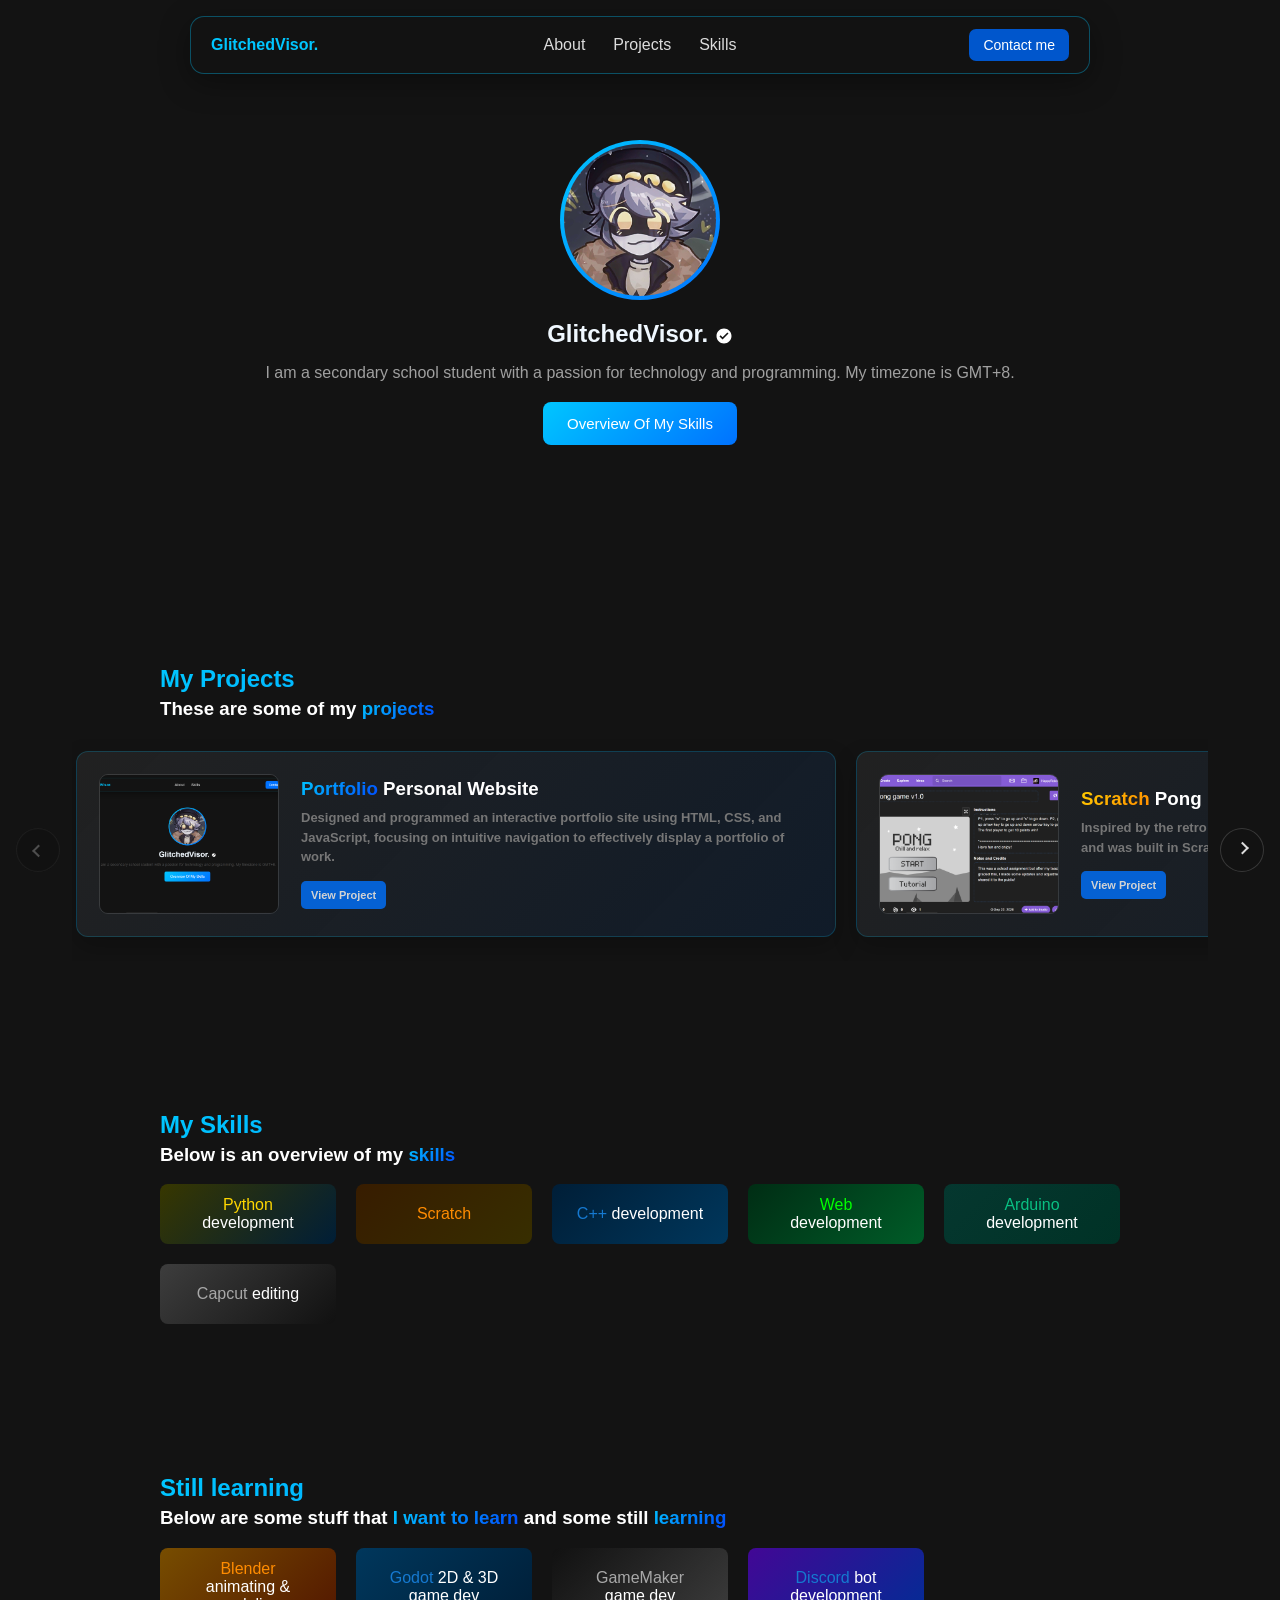
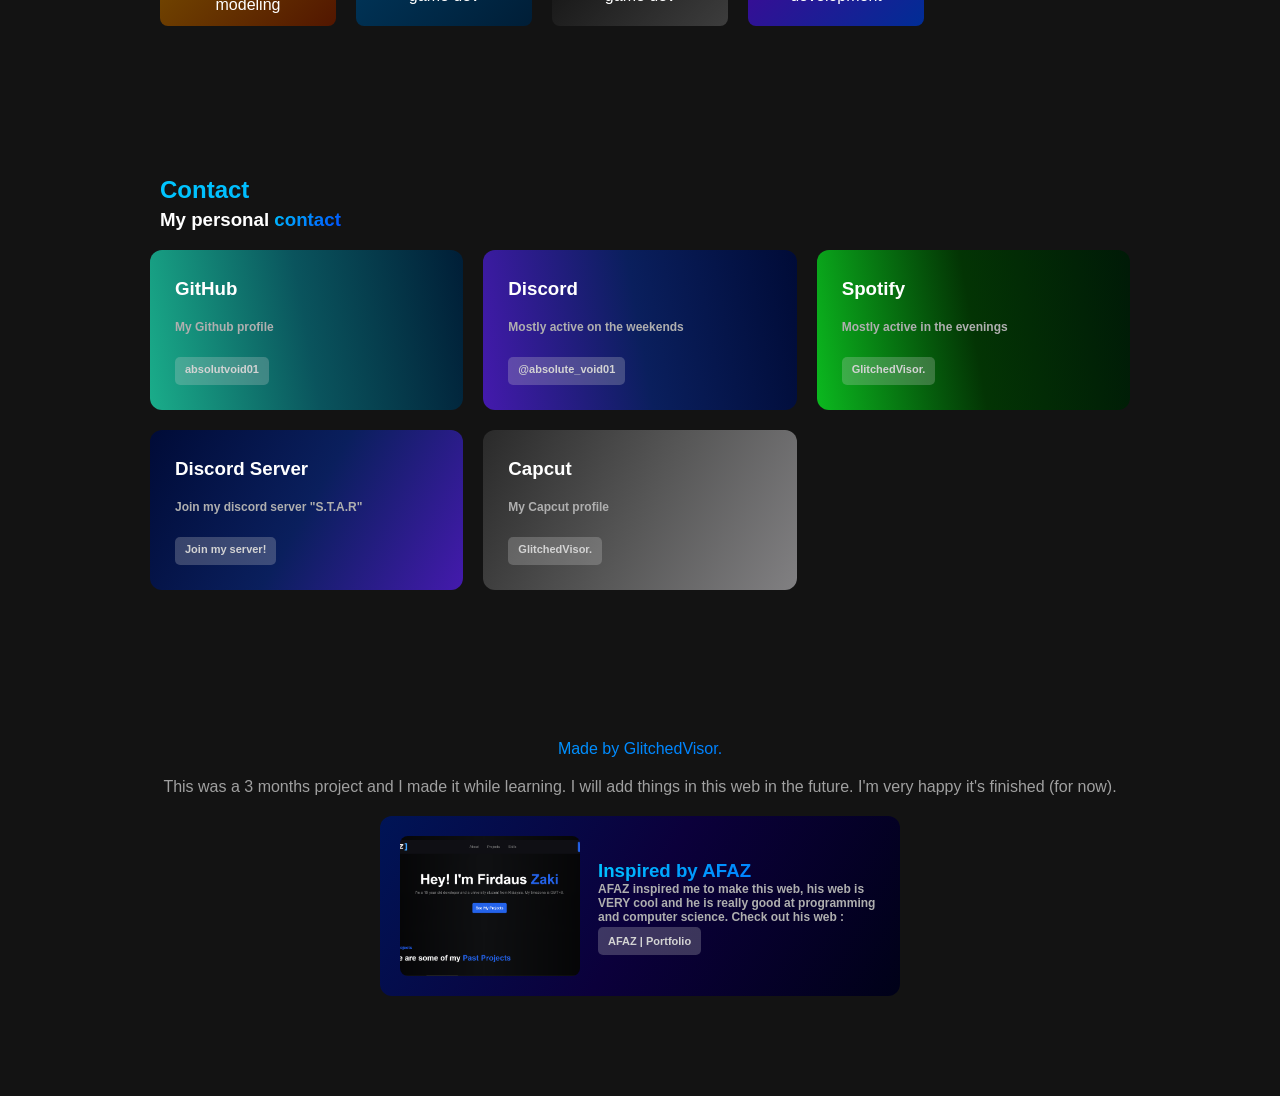
==== commit abb652a3: "Update index.html" ====
--- a/index.html
+++ b/index.html
@@ -51,7 +51,7 @@
                     />
                 </h1>
 
-                <p>
+                <p style="color: #A0A0A0;">
                     I am a secondary school student with a passion for technology and programming. My timezone is GMT+8.
                 </p>
             </header>
@@ -283,8 +283,7 @@
 
     <footer class="site-footer">
         <p class="blue-word end">Made by GlitchedVisor.</p>
-        <p>This was a 3 months project and I made it while learning. I will add things in this web in the future. I'm very happy it's finished (for now).</p>
-
+        <p style="color: #A0A0A0;">This was a 3 months project and I made it while learning. I will add things in this web in the future. I'm very happy it's finished (for now).</p>
         <div class="AFAZ-Portfolio">
             <img src="images\AFAZ.png" alt="AFAZ-Web">
 
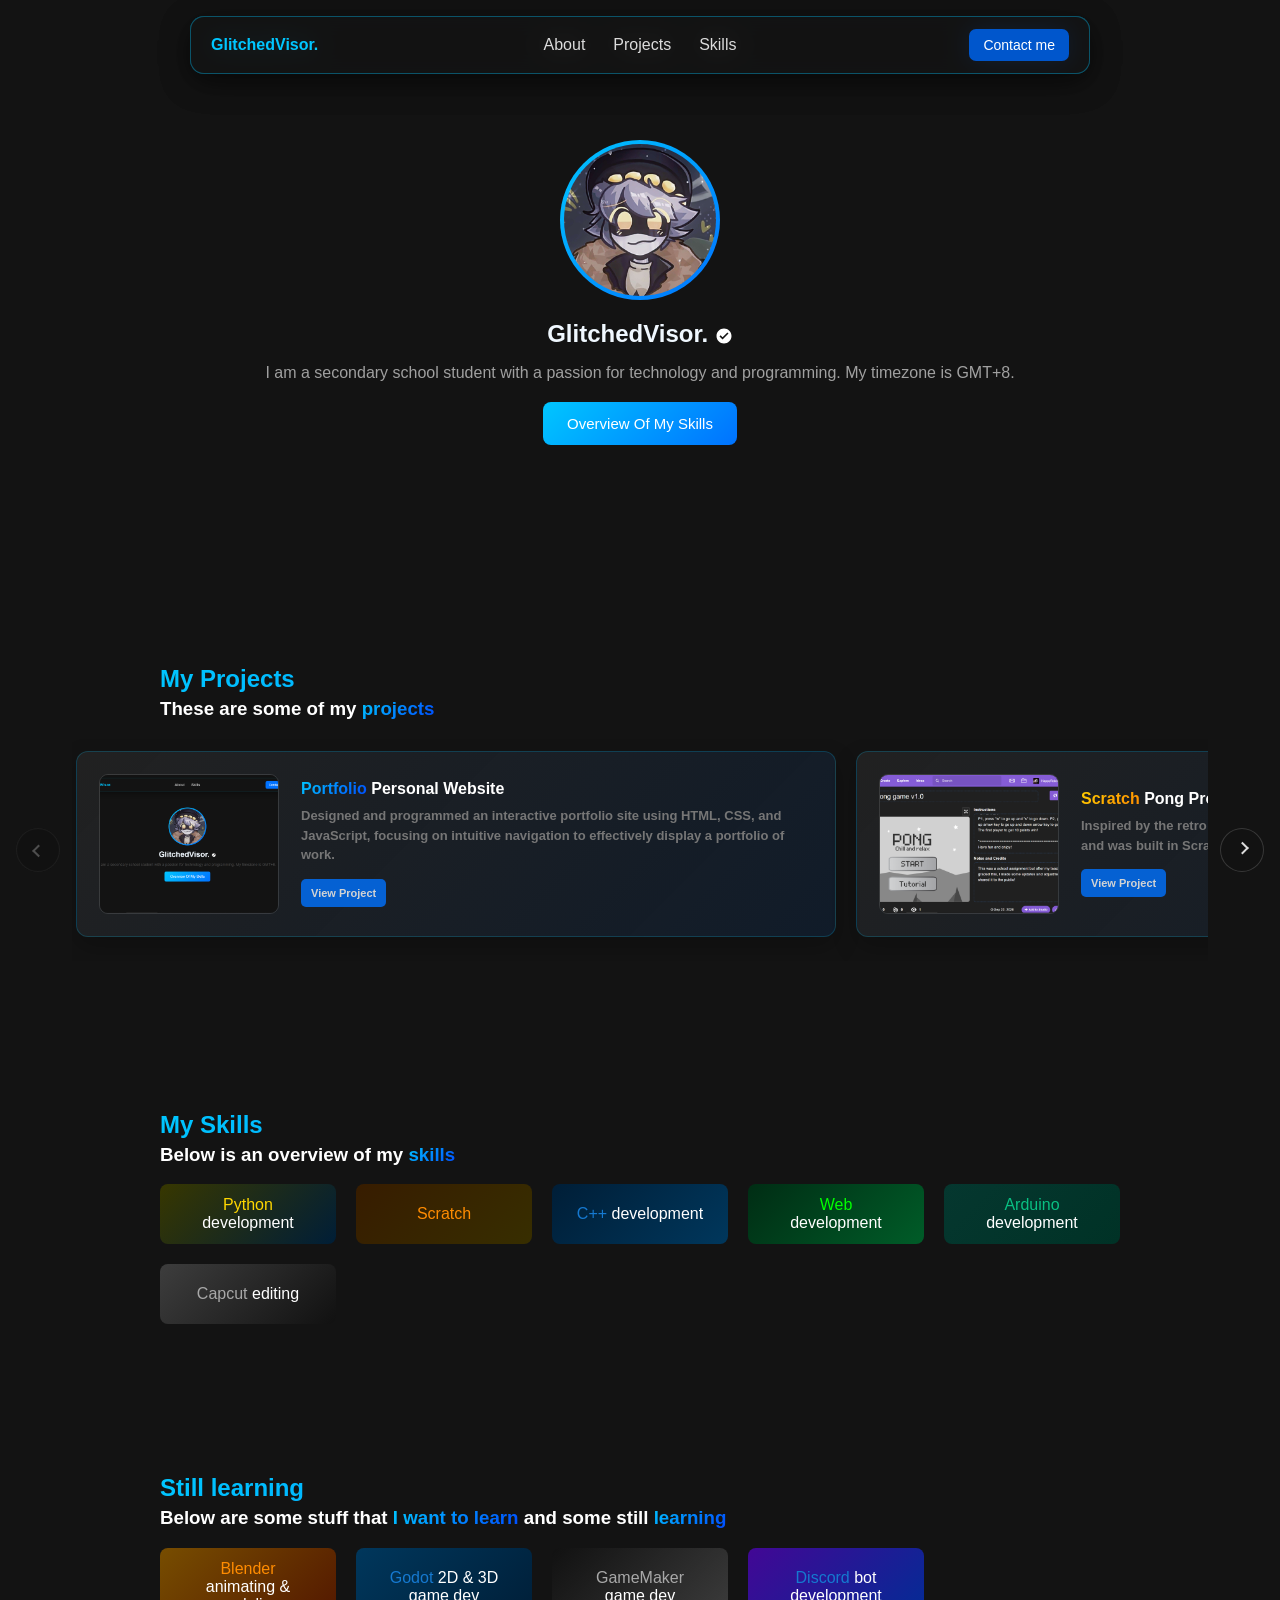
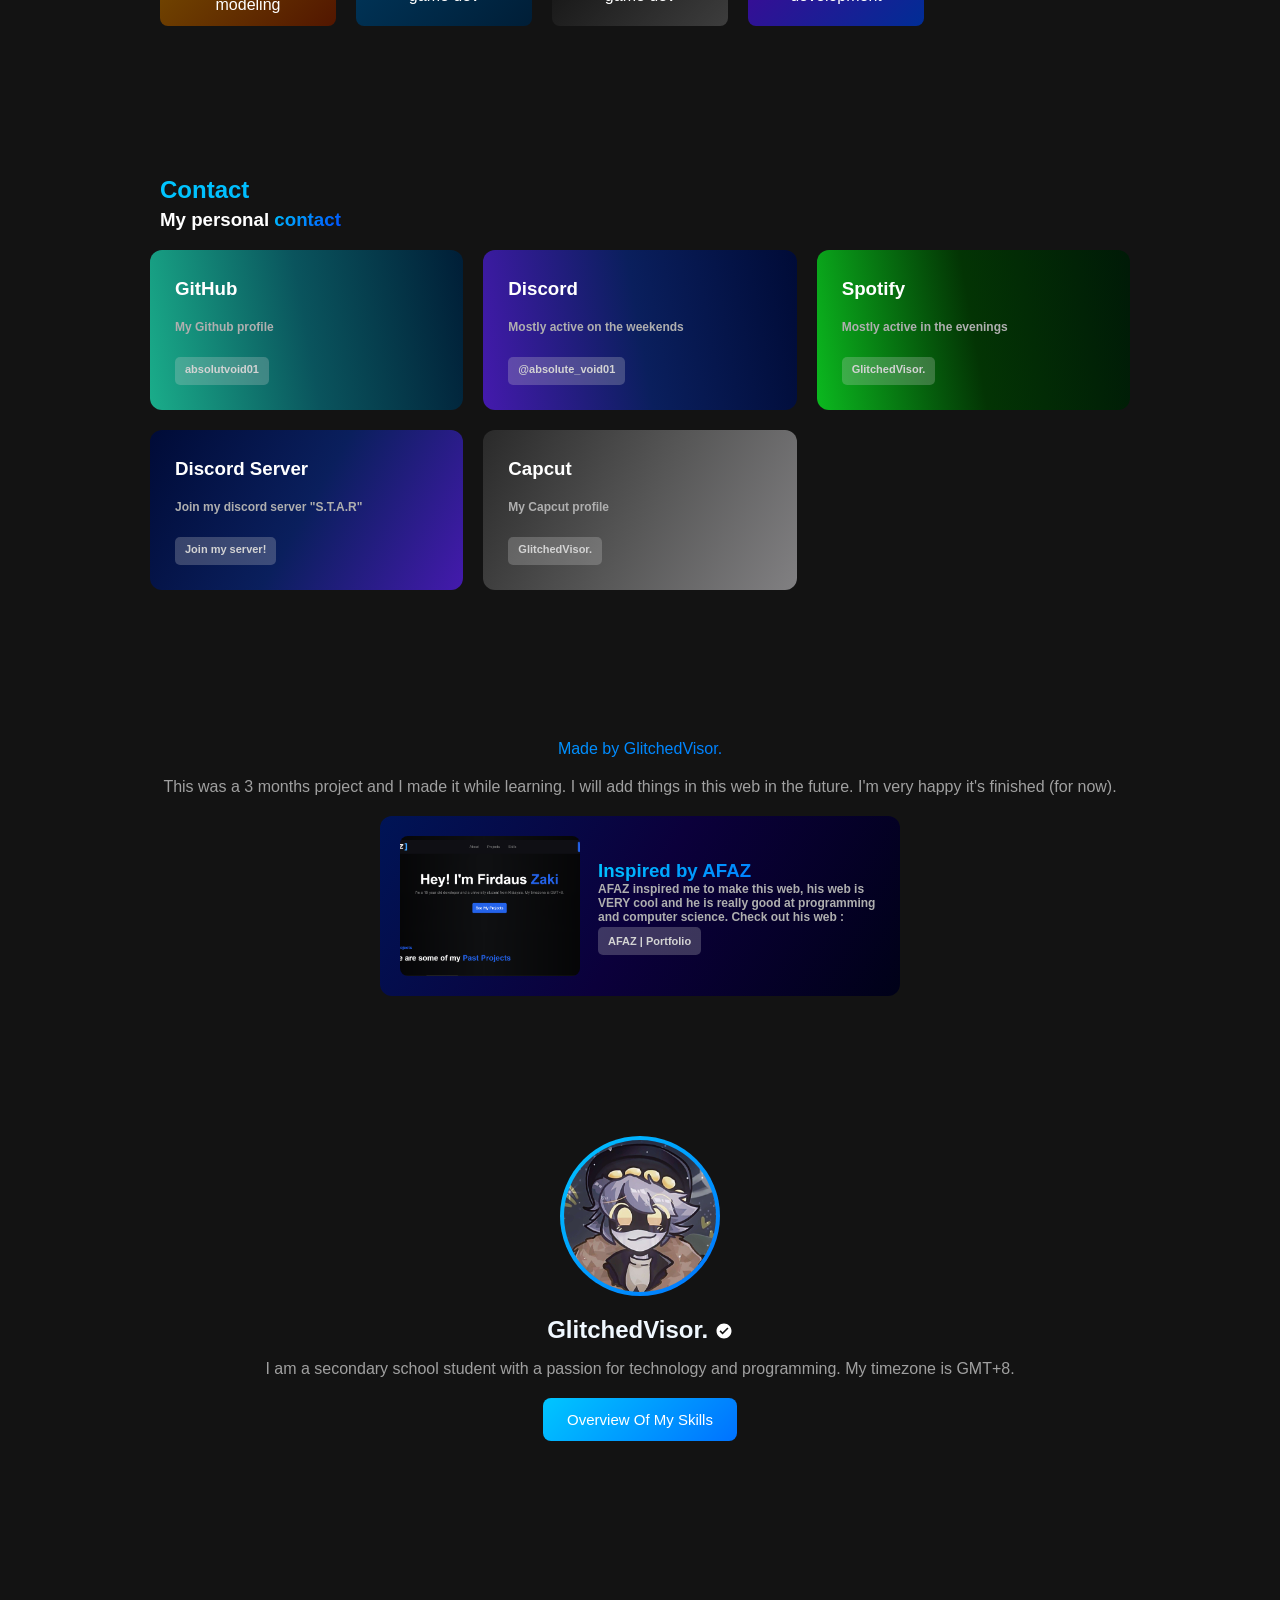
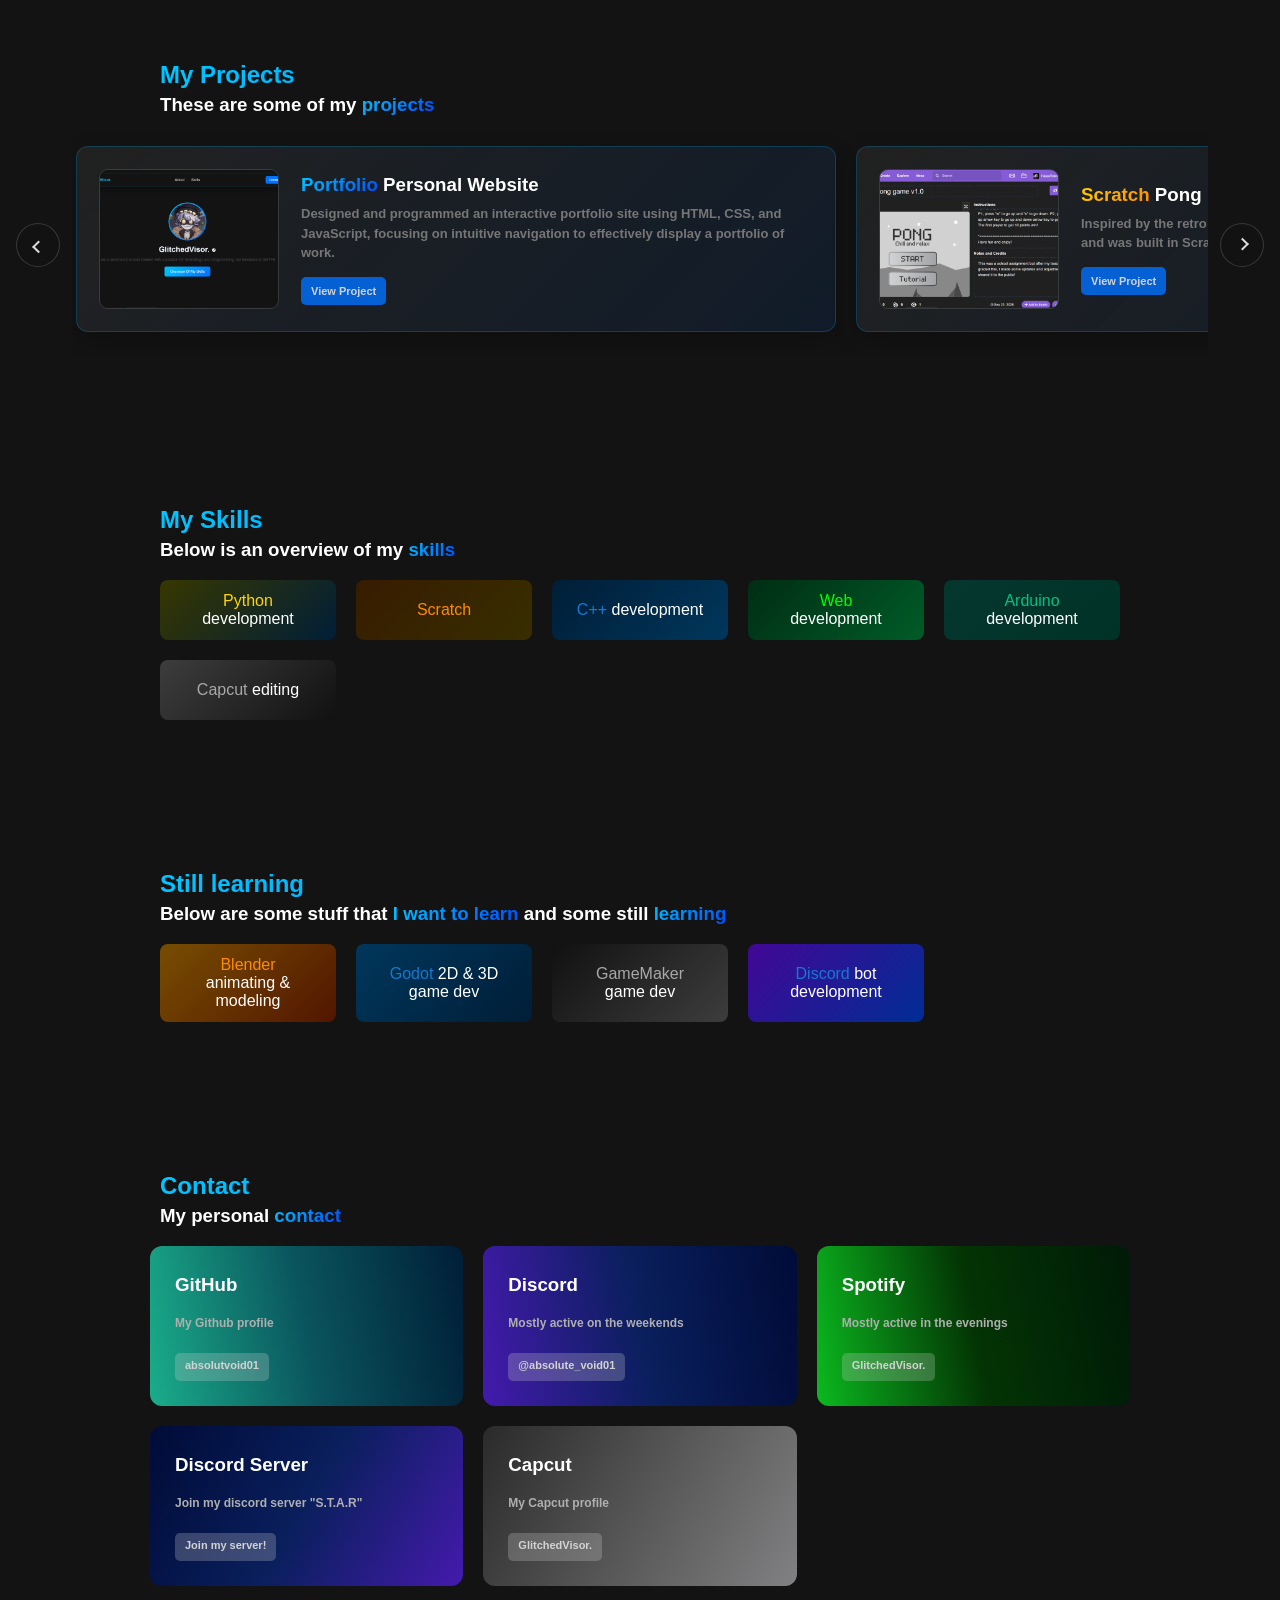
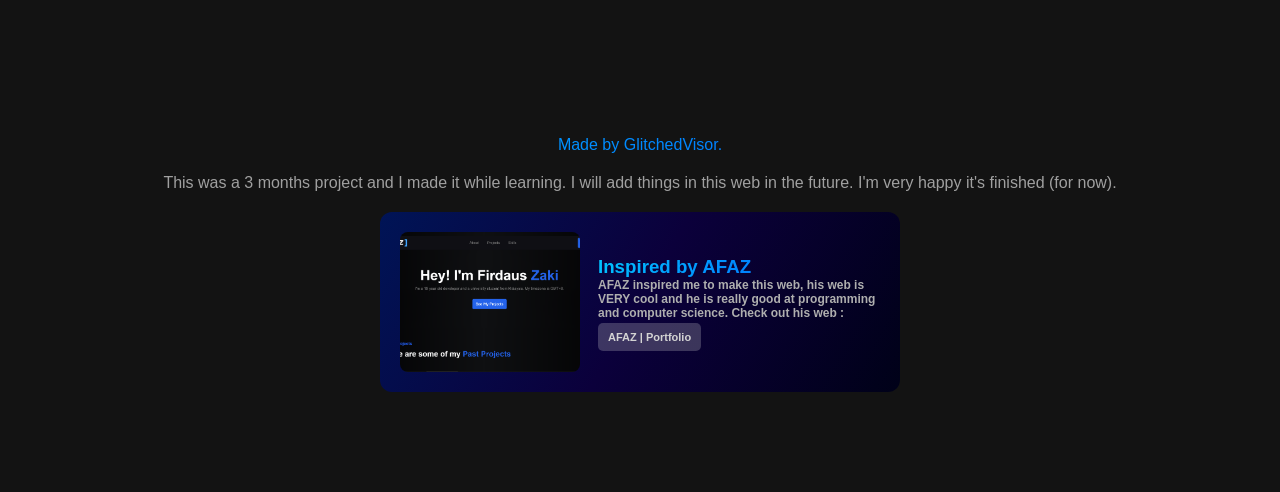
==== commit 1bafebb9: "Update index.html" ====
--- a/index.html
+++ b/index.html
@@ -1,4 +1,11 @@
 <!DOCTYPE html>
+<html lang="en">
+    <head>    
+        <meta charset="UTF-8">
+        <meta http-equiv="X-UA-Compatible" content="IE=edge">
+        <meta name="viewport" content="width=device-width, initial-scale=1.0">
+        <title>Glitched Visor | bio</title>
+        <link rel="stylesheet" href="style.css"><!DOCTYPE html>
 <html lang="en">
     <head>    
         <meta charset="UTF-8">
@@ -34,6 +41,297 @@
     <main>
         <section id="about" class="hero-section">
         <div class="container">
+            <div class="profile">
+                <div class="profile-frame">
+                    <img
+                      src="images/profilepic.jpg"
+                      alt="Portrait of GlitchedVisor"
+                      class="profile-img"
+                    />
+                </div>
+
+                <h1 class="name">GlitchedVisor. 
+                    <img 
+                      src="images/verified.svg" 
+                      alt="Verified account"
+                      class="verified-icon"
+                    />
+                </h1>
+
+                <p style="color: #A0A0A0;">
+                    I am a secondary school student with a passion for technology and programming. My timezone is GMT+8.
+                </p>
+            </div>
+
+            <a class="skill-button" href="#skills-overview">
+                Overview Of My Skills
+            </a>
+        </div>
+        </section>
+
+        <section id="projects" aria-labelledby="projects-heading">
+            <h2 id="projects-heading" class="blue-word section-title">
+                My Projects
+            </h2>
+
+            <h3 class="sub-topic">
+                These are some of my <span class="blue-word">projects</span>
+            </h3>
+
+            <div class="project-carousel-shell">
+                <button class="project-arrow project-arrow-prev" type="button" aria-label="Previous project">
+                    <span aria-hidden="true"></span>
+                </button>
+
+                <div class="project-carousel" aria-label="Projects">
+                    <div class="project-track">
+                <article class="project-card">
+                    <img src="images\Web-pic.png" alt="Preview of the personal website" class="pic">
+
+                    <div class="content">
+                        <h4 class="project-heading">
+                            <span class="blue-word">Portfolio</span> Personal Website
+                        </h4>
+
+                        <p class="project-par">
+                            Designed and programmed an interactive portfolio site using HTML, CSS, and JavaScript,
+                            focusing on intuitive navigation to effectively display a portfolio of work.
+                        </p>
+
+                        <a
+                          href="https://github.com/absolutvoid01/my-web-bio"
+                          target="_blank" rel="noopener noreferrer"
+                          class="go-web2">
+                            View Project
+                        </a>
+                    </div>
+                </article>
+
+                <article class="project-card">
+                    <img src="images\scratch-screenshot.png" alt="Preview of the sample project" class="pic">
+
+                    <div class="content">
+                        <h4 class="project-heading">
+                            <span class="orange-word">Scratch</span> Pong Project
+                        </h4>
+
+                        <p class="project-par">
+                            Inspired by the retro classic, this simple Pong game features two distinct modes and was 
+                            built in Scratch using drag-and-drop coding blocks.
+                        </p>
+
+                        <a 
+                          href="https://scratch.mit.edu/projects/1363517630/" 
+                          target="_blank" rel="noopener noreferrer" 
+                          class="go-web2">
+                            View Project
+                        </a>
+                    </div>
+                </article>
+
+                <article class="project-card">
+                    <img src="images\microbit screenshot.png" alt="Preview of the sample project" class="pic">
+
+                    <div class="content">
+                        <h4 class="project-heading">
+                            <span class="purple-word">Micro:bit</span> Python vault door Project
+                        </h4>
+
+                        <p class="project-par">
+                            A secure micro:bit vault door controlled by Python that uses a 180° servo and status LEDs, 
+                            unlocking with 3 presses of Button A and locking with 3 presses of Button B. (Video review coming soon...)
+                        </p>
+
+                        <a 
+                          href="https://gist.github.com/absolutvoid01/17e6429d9efd48485fcb9b583b452ce8" 
+                          target="_blank" rel="noopener noreferrer" 
+                          class="go-web2">
+                            View Project
+                        </a>
+                    </div>
+                </article>
+                    </div>
+                </div>
+
+                <button class="project-arrow project-arrow-next" type="button" aria-label="Next project">
+                    <span aria-hidden="true"></span>
+                </button>
+            </div>
+        </section>
+
+        <section id="skills-overview" aria-labelledby="skills-heading">
+            <h2 id="skills-heading" class="blue-word section-title" style="margin-top: 150px;">
+                My Skills
+            </h2>
+
+            <h3 class="sub-topic">
+                Below is an overview of my <span class="blue-word">skills</span>
+            </h3>
+
+            <div class="skills">
+                <div class="python" role="group" aria-label="Python development, since 2024" data-hover="Since 2024">
+                    <span class="skill-text">
+                        <span class="yellow-word-solid" style="margin-top:10px;">Python</span> development
+                    </span>
+                </div>
+
+                <div class="scratch" role="group" aria-label="Scratch, since 2021" data-hover="Since 2021">
+                    <span class="skill-text">
+                        <span class="orange-word-solid">Scratch</span>
+                    </span>
+                </div>
+
+                <div class="cplusplus" role="group" aria-label="C++ development, since 2023" data-hover="Since 2023">
+                    <span class="skill-text">
+                        <span class="blue-word-solid">C++</span> development
+                    </span>
+                </div>
+
+                <div class="web-dev" role="group" aria-label="Web development, since 2026" data-hover="Since 2026">
+                    <span class="skill-text">
+                        <span class="green-word-solid">Web</span> development
+                    </span>
+                </div>
+
+                <div class="arduino" role="group" aria-label="Arduino development, since 2023" data-hover="Since 2023">
+                    <span class="skill-text">
+                        <span class="turquoise-word-solid">Arduino</span> development
+                    </span>
+                </div>
+
+                <div class="capcut" role="group" aria-label="CapCut editing, since 2021" data-hover="Since 2021">
+                    <span class="skill-text">
+                        <span class="lightgray-word-solid">Capcut</span> editing
+                    </span>
+                </div>
+            </div>
+        </section>
+
+        <section aria-labelledby="learning-heading">
+            <h2 id="learning-heading" class="blue-word section-title" style="margin-top:150px;">
+                Still learning
+            </h2>
+
+            <h3 class="sub-topic">
+                Below are some stuff that <span class="blue-word">I want to learn</span> and some still<span class="blue-word"> learning</span>
+            </h3>
+
+            <div class="skills">
+                <div class="blender" role="group" aria-label="Blender animating and modeling, learning" data-hover="learning...">
+                    <span class="skill-text">
+                        <span class="orange-word-solid">Blender</span> animating & modeling
+                    </span>
+                </div>
+
+                <div class="Godot" role="group" aria-label="Godot 2D and 3D game development, learning" data-hover="learning...">
+                    <span class="skill-text">
+                        <span class="blue-word-solid">Godot</span> 2D & 3D game dev
+                    </span>
+                </div>
+
+                <div class="GameMaker" role="group" aria-label="GameMaker game development, discontinued" data-hover="discontinued">
+                    <span class="skill-text">
+                        <span class="lightgray-word-solid">GameMaker</span> game dev
+                    </span>
+                </div>
+
+                <div class="Discord" role="group" aria-label="Discord bot development, not learned" data-hover="not learned">
+                    <span class="skill-text">
+                        <span class="blue-word-solid">Discord</span> bot development
+                    </span>
+                </div>
+            </div>
+        </section>
+
+        <section id="contact" aria-labelledby="contact-heading">
+            <h2 class="blue-word section-title"
+                id="contact-heading"
+                style="margin-top:150px;">
+                Contact
+            </h2>
+
+                <h3 class="sub-topic">
+               My personal <span class="blue-word">contact</span>
+                </h3>
+
+            <div class="contact-cards">
+                <a href="https://github.com/absolutvoid01" target="_blank" rel="noopener noreferrer" class="outer-git-button">
+                    <h3 class="contact2">GitHub</h3>
+                    <p class="par2">My Github profile</p>
+                    <span class="github-link">absolutvoid01</span>
+                </a>
+
+                <a href="https://discord.com/users/1510550254683029514" target="_blank" rel="noopener noreferrer" class="outer-discord-button">
+                    <h3 class="contact2">Discord</h3>
+                    <p class="par2">Mostly active on the weekends</p>
+                    <span class="discord-link">@absolute_void01</span>
+                </a>
+
+                <a href="https://open.spotify.com/user/31m2macpp4bokmry2gjpjoiz565e" target="_blank" rel="noopener noreferrer" class="outer-spotify-button">
+                    <h3 class="contact2">Spotify</h3>
+                    <p class="par2">Mostly active in the evenings</p>
+                    <span class="spotify-link">GlitchedVisor.</span>
+                </a>
+
+                <a href="https://discord.gg/YfamAQuhZP" target="_blank" rel="noopener noreferrer" class="outer-server-button">
+                    <h3 class="contact2">Discord Server</h3>
+                    <p class="par2">Join my discord server "S.T.A.R"</p>
+                    <span class="server-link">Join my server!</span>
+                </a>
+
+                <a href="https://mobile.capcutshare.com/sv2/ZSqnb39bj/" target="_blank" rel="noopener noreferrer" class="outer-capcut-button">
+                    <h3 class="contact2">Capcut</h3>
+                    <p class="par2">My Capcut profile</p>
+                    <span class="capcut-link">GlitchedVisor.</span>
+                </a>
+            </div>
+        </section>
+    </main>
+    <script src="script.js"></script>
+
+    <footer class="site-footer">
+        <p class="blue-word end">Made by GlitchedVisor.</p>
+        <p style="color: #A0A0A0;">This was a 3 months project and I made it while learning. I will add things in this web in the future. I'm very happy it's finished (for now).</p>
+        <div class="AFAZ-Portfolio">
+            <img src="images\AFAZ.png" alt="AFAZ-Web">
+
+            <div class="card-content">
+                <h3 class="contact2 blue-word">Inspired by AFAZ</h3>
+                <p class="par2">AFAZ inspired me to make this web, his web is VERY cool and he is really good at programming and computer science. Check out his web :</p>
+                <a href="https://www.firdauszaki.com/" target="_blank" rel="noopener noreferrer" class="go-web">AFAZ | Portfolio</a>
+            </div>
+        </div>
+    </footer>
+    </body>
+</html>
+    </head>
+    <body>
+    <header class="site-header">
+        <nav class="top-menu">
+            <a class="menu-brand" href="#">GlitchedVisor.</a>
+
+            <button class="menu-toggle" type="button" aria-expanded="false" aria-controls="menu-links" aria-label="Open menu">
+                <span aria-hidden="true"></span>
+                <span aria-hidden="true"></span>
+                <span aria-hidden="true"></span>
+            </button>
+
+            <ul class="menu-links" id="menu-links">
+                <li><a href="#about">About</a></li>
+                <li><a href="#projects">Projects</a></li>
+                <li><a href="#skills-overview">Skills</a></li>
+            </ul>
+
+            <a class="menu-contact" href="#contact" style="background-color: #0056cc;">
+                Contact me      
+            </a>
+
+        </nav>
+    </header>
+
+    <main>
+        <section id="about" class="hero-section">
+        <div class="container">
             <header class="profile">
                 <div class="profile-frame">
                     <img
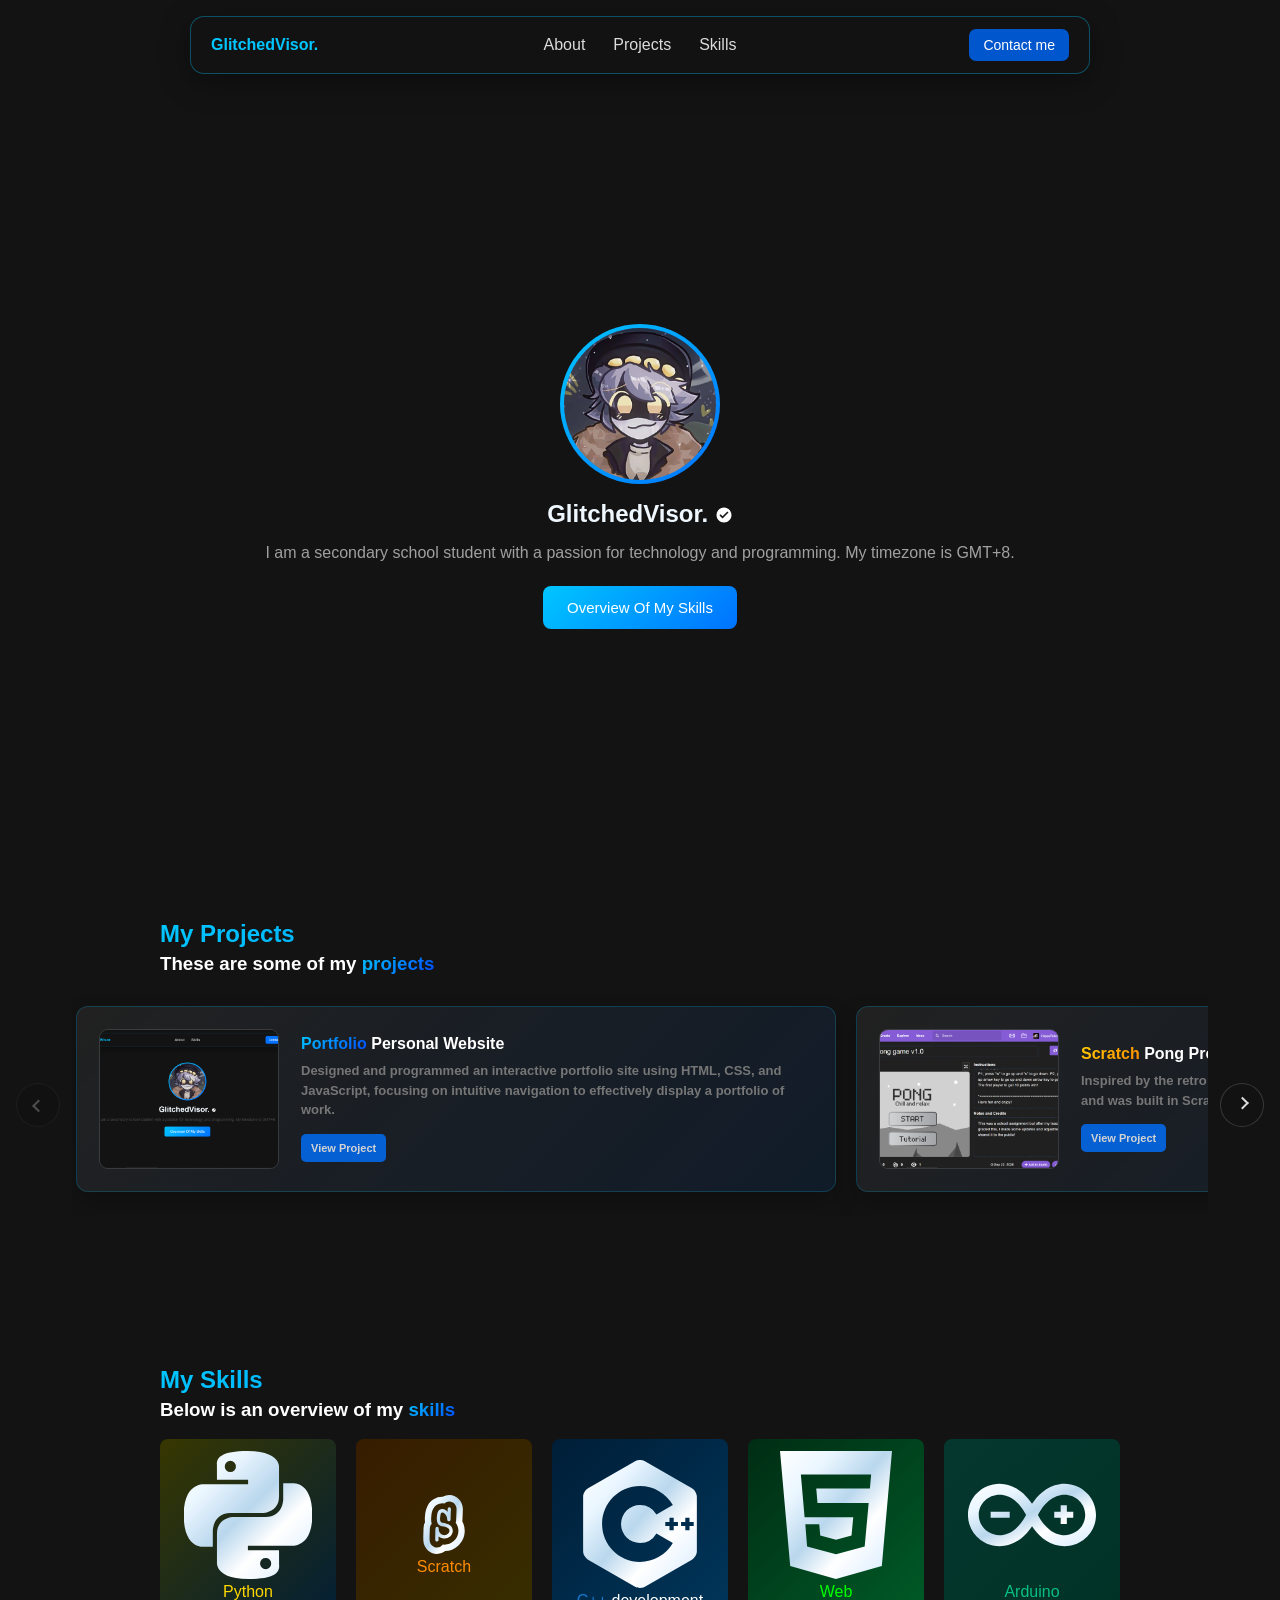
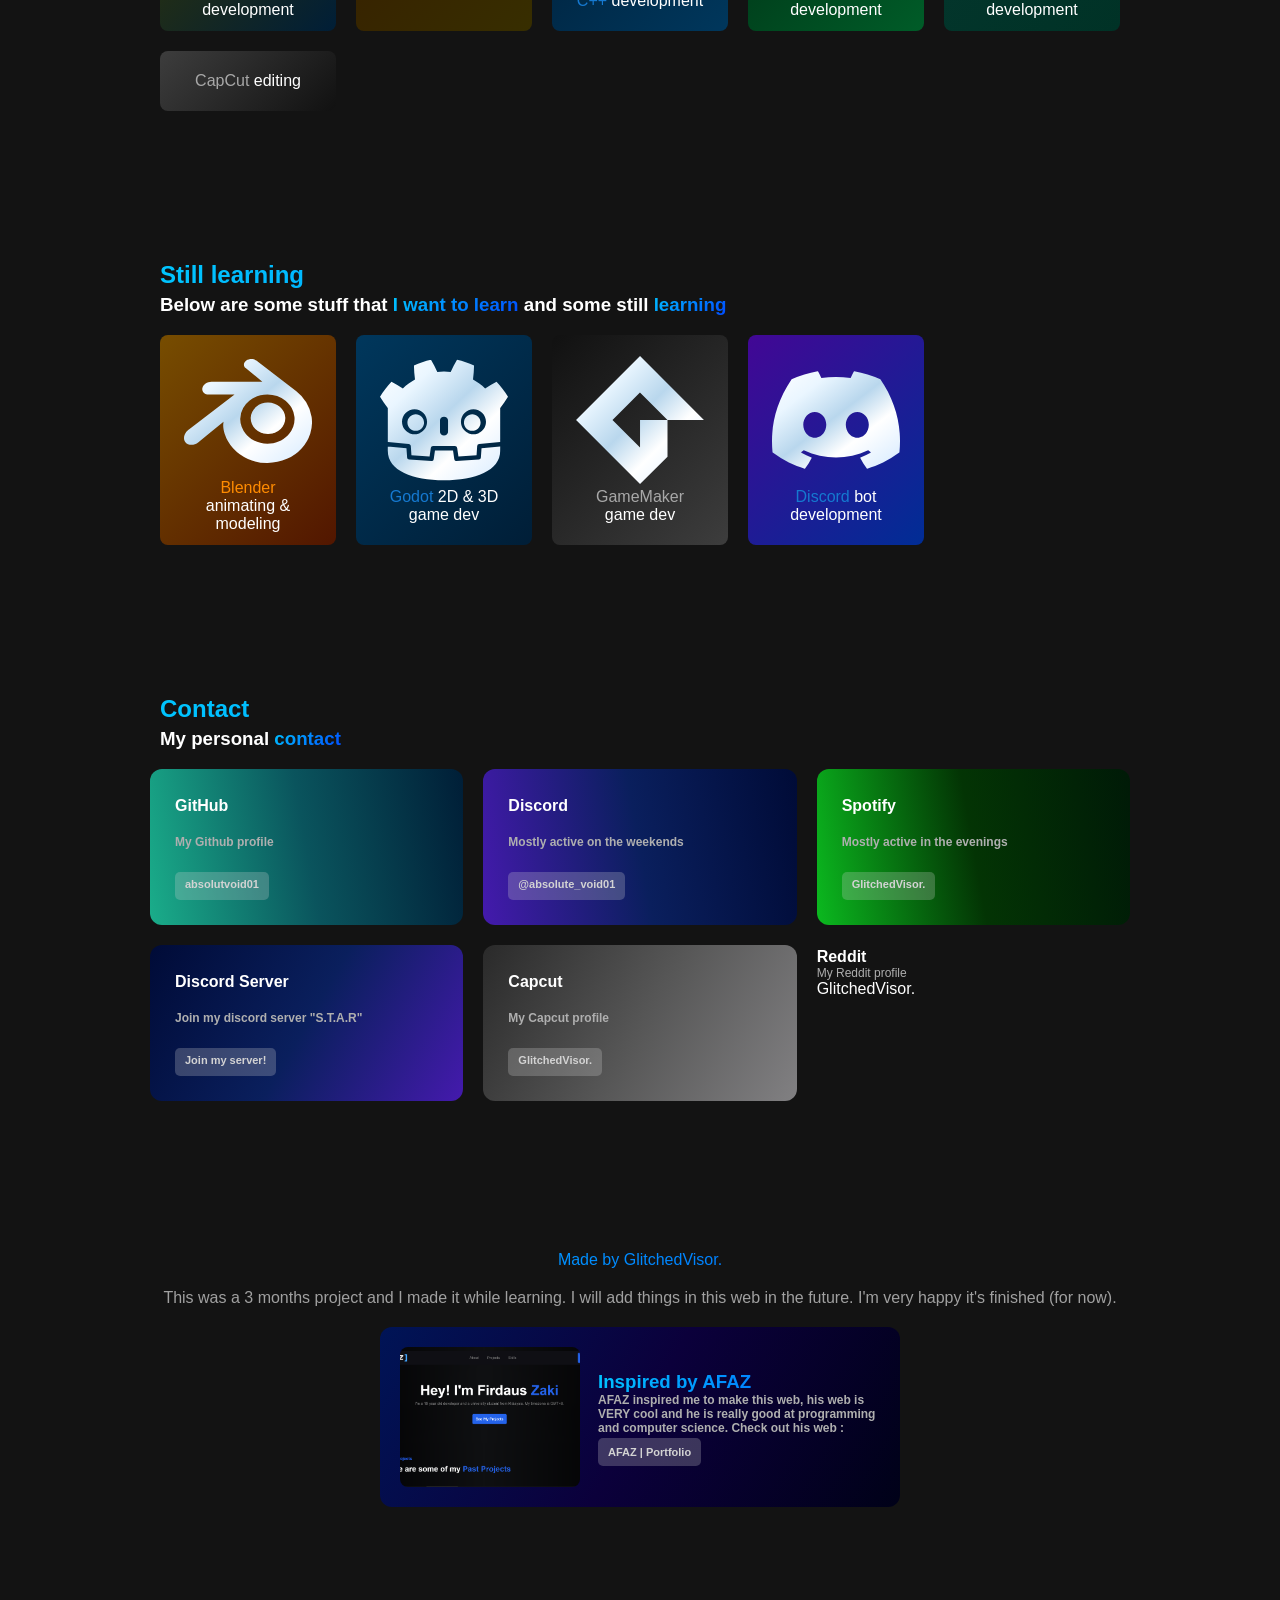
==== commit fd413fb3: "Update index.html" ====
--- a/index.html
+++ b/index.html
@@ -1,11 +1,4 @@
 <!DOCTYPE html>
-<html lang="en">
-    <head>    
-        <meta charset="UTF-8">
-        <meta http-equiv="X-UA-Compatible" content="IE=edge">
-        <meta name="viewport" content="width=device-width, initial-scale=1.0">
-        <title>Glitched Visor | bio</title>
-        <link rel="stylesheet" href="style.css"><!DOCTYPE html>
 <html lang="en">
     <head>    
         <meta charset="UTF-8">
@@ -52,7 +45,7 @@
 
                 <h1 class="name">GlitchedVisor. 
                     <img 
-                      src="images/verified.svg" 
+                      src="icons/verified.svg" 
                       alt="Verified account"
                       class="verified-icon"
                     />
@@ -170,38 +163,44 @@
 
             <div class="skills">
                 <div class="python" role="group" aria-label="Python development, since 2024" data-hover="Since 2024">
-                    <span class="skill-text">
-                        <span class="yellow-word-solid" style="margin-top:10px;">Python</span> development
+                    <span class="skill-text icon-label">
+                        <img class="skill-icon" src="icons/python.svg" alt="">
+                        <span><span class="yellow-word-solid">Python</span> development</span>
                     </span>
                 </div>
 
                 <div class="scratch" role="group" aria-label="Scratch, since 2021" data-hover="Since 2021">
-                    <span class="skill-text">
+                    <span class="skill-text icon-label">
+                        <img class="skill-icon" src="icons/scratch.svg" alt="">
                         <span class="orange-word-solid">Scratch</span>
                     </span>
                 </div>
 
                 <div class="cplusplus" role="group" aria-label="C++ development, since 2023" data-hover="Since 2023">
-                    <span class="skill-text">
-                        <span class="blue-word-solid">C++</span> development
+                    <span class="skill-text icon-label">
+                        <img class="skill-icon" src="icons/cplusplus.svg" alt="">
+                        <span><span class="blue-word-solid">C++</span> development</span>
                     </span>
                 </div>
 
                 <div class="web-dev" role="group" aria-label="Web development, since 2026" data-hover="Since 2026">
-                    <span class="skill-text">
-                        <span class="green-word-solid">Web</span> development
+                    <span class="skill-text icon-label">
+                        <img class="skill-icon" src="icons/html5.svg" alt="">
+                        <span><span class="green-word-solid">Web</span> development</span>
                     </span>
                 </div>
 
                 <div class="arduino" role="group" aria-label="Arduino development, since 2023" data-hover="Since 2023">
-                    <span class="skill-text">
-                        <span class="turquoise-word-solid">Arduino</span> development
+                    <span class="skill-text icon-label">
+                        <img class="skill-icon" src="icons/arduino.svg" alt="">
+                        <span><span class="turquoise-word-solid">Arduino</span> development</span>
                     </span>
                 </div>
 
                 <div class="capcut" role="group" aria-label="CapCut editing, since 2021" data-hover="Since 2021">
-                    <span class="skill-text">
-                        <span class="lightgray-word-solid">Capcut</span> editing
+                    <span class="skill-text icon-label">
+                        <span class="skill-icon capcut-skill-icon" aria-hidden="true"></span>
+                        <span><span class="lightgray-word-solid">CapCut</span> editing</span>
                     </span>
                 </div>
             </div>
@@ -218,26 +217,30 @@
 
             <div class="skills">
                 <div class="blender" role="group" aria-label="Blender animating and modeling, learning" data-hover="learning...">
-                    <span class="skill-text">
-                        <span class="orange-word-solid">Blender</span> animating & modeling
+                    <span class="skill-text icon-label">
+                        <img class="skill-icon" src="icons/blender.svg" alt="">
+                        <span><span class="orange-word-solid">Blender</span> animating &amp; modeling</span>
                     </span>
                 </div>
 
                 <div class="Godot" role="group" aria-label="Godot 2D and 3D game development, learning" data-hover="learning...">
-                    <span class="skill-text">
-                        <span class="blue-word-solid">Godot</span> 2D & 3D game dev
+                    <span class="skill-text icon-label">
+                        <img class="skill-icon" src="icons/godotengine.svg" alt="">
+                        <span><span class="blue-word-solid">Godot</span> 2D &amp; 3D game dev</span>
                     </span>
                 </div>
 
                 <div class="GameMaker" role="group" aria-label="GameMaker game development, discontinued" data-hover="discontinued">
-                    <span class="skill-text">
-                        <span class="lightgray-word-solid">GameMaker</span> game dev
+                    <span class="skill-text icon-label">
+                        <img class="skill-icon" src="icons/gamemaker.svg" alt="">
+                        <span><span class="lightgray-word-solid">GameMaker</span> game dev</span>
                     </span>
                 </div>
 
                 <div class="Discord" role="group" aria-label="Discord bot development, not learned" data-hover="not learned">
-                    <span class="skill-text">
-                        <span class="blue-word-solid">Discord</span> bot development
+                    <span class="skill-text icon-label">
+                        <img class="skill-icon" src="icons/discord.svg" alt="">
+                        <span><span class="blue-word-solid">Discord</span> bot development</span>
                     </span>
                 </div>
             </div>
@@ -256,33 +259,39 @@
 
             <div class="contact-cards">
                 <a href="https://github.com/absolutvoid01" target="_blank" rel="noopener noreferrer" class="outer-git-button">
-                    <h3 class="contact2">GitHub</h3>
+                    <h4 class="contact2 contact-card-heading"><span class="contact-icon github-icon" aria-hidden="true"></span>GitHub</h4>
                     <p class="par2">My Github profile</p>
                     <span class="github-link">absolutvoid01</span>
                 </a>
 
                 <a href="https://discord.com/users/1510550254683029514" target="_blank" rel="noopener noreferrer" class="outer-discord-button">
-                    <h3 class="contact2">Discord</h3>
+                    <h4 class="contact2 contact-card-heading"><span class="contact-icon discord-icon" aria-hidden="true"></span>Discord</h4>
                     <p class="par2">Mostly active on the weekends</p>
                     <span class="discord-link">@absolute_void01</span>
                 </a>
 
                 <a href="https://open.spotify.com/user/31m2macpp4bokmry2gjpjoiz565e" target="_blank" rel="noopener noreferrer" class="outer-spotify-button">
-                    <h3 class="contact2">Spotify</h3>
+                    <h4 class="contact2 contact-card-heading"><span class="contact-icon spotify-icon" aria-hidden="true"></span>Spotify</h4>
                     <p class="par2">Mostly active in the evenings</p>
                     <span class="spotify-link">GlitchedVisor.</span>
                 </a>
 
                 <a href="https://discord.gg/YfamAQuhZP" target="_blank" rel="noopener noreferrer" class="outer-server-button">
-                    <h3 class="contact2">Discord Server</h3>
+                    <h4 class="contact2 contact-card-heading"><span class="contact-icon discord-icon" aria-hidden="true"></span>Discord Server</h4>
                     <p class="par2">Join my discord server "S.T.A.R"</p>
                     <span class="server-link">Join my server!</span>
                 </a>
 
                 <a href="https://mobile.capcutshare.com/sv2/ZSqnb39bj/" target="_blank" rel="noopener noreferrer" class="outer-capcut-button">
-                    <h3 class="contact2">Capcut</h3>
+                    <h4 class="contact2 contact-card-heading"><span class="contact-icon capcut-icon" aria-hidden="true"></span>Capcut</h4>
                     <p class="par2">My Capcut profile</p>
                     <span class="capcut-link">GlitchedVisor.</span>
+                </a>
+
+                <a href="https://www.reddit.com/user/absolute_voi01/" target="_blank" rel="noopener noreferrer" class="outer-reddit-button">
+                    <h4 class="contact2 contact-card-heading"><span class="contact-icon reddit-icon" aria-hidden="true"></span>Reddit</h4>
+                    <p class="par2">My Reddit profile</p>
+                    <span class="reddit-link">GlitchedVisor.</span>
                 </a>
             </div>
         </section>
@@ -304,293 +313,3 @@
     </footer>
     </body>
 </html>
-    </head>
-    <body>
-    <header class="site-header">
-        <nav class="top-menu">
-            <a class="menu-brand" href="#">GlitchedVisor.</a>
-
-            <button class="menu-toggle" type="button" aria-expanded="false" aria-controls="menu-links" aria-label="Open menu">
-                <span aria-hidden="true"></span>
-                <span aria-hidden="true"></span>
-                <span aria-hidden="true"></span>
-            </button>
-
-            <ul class="menu-links" id="menu-links">
-                <li><a href="#about">About</a></li>
-                <li><a href="#projects">Projects</a></li>
-                <li><a href="#skills-overview">Skills</a></li>
-            </ul>
-
-            <a class="menu-contact" href="#contact" style="background-color: #0056cc;">
-                Contact me      
-            </a>
-
-        </nav>
-    </header>
-
-    <main>
-        <section id="about" class="hero-section">
-        <div class="container">
-            <header class="profile">
-                <div class="profile-frame">
-                    <img
-                      src="images/profilepic.jpg"
-                      alt="Portrait of GlitchedVisor"
-                      class="profile-img"
-                    />
-                </div>
-
-                <h1 class="name">GlitchedVisor. 
-                    <img 
-                      src="images/verified.svg" 
-                      alt="Verified account"
-                      class="verified-icon"
-                    />
-                </h1>
-
-                <p style="color: #A0A0A0;">
-                    I am a secondary school student with a passion for technology and programming. My timezone is GMT+8.
-                </p>
-            </header>
-
-            <a class="skill-button" href="#skills-overview">
-                Overview Of My Skills
-            </a>
-        </section>
-
-        <section id="projects" aria-labelledby="projects-heading">
-            <h2 id="projects-heading" class="blue-word section-title">
-                My Projects
-            </h2>
-
-            <h3 class="sub-topic">
-                These are some of my <span class="blue-word">projects</span>
-            </h3>
-
-            <div class="project-carousel-shell">
-                <button class="project-arrow project-arrow-prev" type="button" aria-label="Previous project">
-                    <span aria-hidden="true"></span>
-                </button>
-
-                <div class="project-carousel" aria-label="Projects">
-                    <div class="project-track">
-                <article class="project-card">
-                    <img src="images\Web-pic.png" alt="Preview of the personal website" class="pic">
-
-                    <div class="content">
-                        <h3 class="project-heading">
-                            <span class="blue-word">Portfolio</span> Personal Website
-                        </h3>
-
-                        <p class="project-par">
-                            Designed and programmed an interactive portfolio site using HTML, CSS, and JavaScript,
-                            focusing on intuitive navigation to effectively display a portfolio of work.
-                        </p>
-
-                        <a
-                          href="https://github.com/absolutvoid01/my-web-bio"
-                          target="_blank" rel="noopener noreferrer"
-                          class="go-web2">
-                            View Project
-                        </a>
-                    </div>
-                </article>
-
-                <article class="project-card">
-                    <img src="images\scratch-screenshot.png" alt="Preview of the sample project" class="pic">
-
-                    <div class="content">
-                        <h3 class="project-heading">
-                            <span class="orange-word">Scratch</span> Pong Project
-                        </h3>
-
-                        <p class="project-par">
-                            Inspired by the retro classic, this simple Pong game features two distinct modes and was 
-                            built in Scratch using drag-and-drop coding blocks.
-                        </p>
-
-                        <a 
-                          href="https://scratch.mit.edu/projects/1363517630/" 
-                          target="_blank" rel="noopener noreferrer" 
-                          class="go-web2">
-                            View Project
-                        </a>
-                    </div>
-                </article>
-
-                <article class="project-card">
-                    <img src="images\microbit screenshot.png" alt="Preview of the sample project" class="pic">
-
-                    <div class="content">
-                        <h3 class="project-heading">
-                            <span class="purple-word">Micro:bit</span> Python vault door Project
-                        </h3>
-
-                        <p class="project-par">
-                            A secure micro:bit vault door controlled by Python that uses a 180° servo and status LEDs, 
-                            unlocking with 3 presses of Button A and locking with 3 presses of Button B. (Video review coming soon...)
-                        </p>
-
-                        <a 
-                          href="https://gist.github.com/absolutvoid01/17e6429d9efd48485fcb9b583b452ce8" 
-                          target="_blank" rel="noopener noreferrer" 
-                          class="go-web2">
-                            View Project
-                        </a>
-                    </div>
-                </article>
-                    </div>
-                </div>
-
-                <button class="project-arrow project-arrow-next" type="button" aria-label="Next project">
-                    <span aria-hidden="true"></span>
-                </button>
-            </div>
-        </section>
-
-        <section id="skills-overview" aria-labelledby="skills-heading">
-            <h2 id="skills-heading" class="blue-word section-title" style="margin-top: 150px;">
-                My Skills
-            </h2>
-
-            <h3 class="sub-topic">
-                Below is an overview of my <span class="blue-word">skills</span>
-            </h3>
-
-            <div class="skills">
-                <div class="python" role="group" aria-label="Python development, since 2024" data-hover="Since 2024">
-                    <span class="skill-text">
-                        <span class="yellow-word-solid" style="margin-top:10px;">Python</span> development
-                    </span>
-                </div>
-
-                <div class="scratch" role="group" aria-label="Scratch, since 2021" data-hover="Since 2021">
-                    <span class="skill-text">
-                        <span class="orange-word-solid">Scratch</span>
-                    </span>
-                </div>
-
-                <div class="cplusplus" role="group" aria-label="C++ development, since 2023" data-hover="Since 2023">
-                    <span class="skill-text">
-                        <span class="blue-word-solid">C++</span> development
-                    </span>
-                </div>
-
-                <div class="web-dev" role="group" aria-label="Web development, since 2026" data-hover="Since 2026">
-                    <span class="skill-text">
-                        <span class="green-word-solid">Web</span> development
-                    </span>
-                </div>
-
-                <div class="arduino" role="group" aria-label="Arduino development, since 2023" data-hover="Since 2023">
-                    <span class="skill-text">
-                        <span class="turquoise-word-solid">Arduino</span> development
-                    </span>
-                </div>
-
-                <div class="capcut" role="group" aria-label="CapCut editing, since 2021" data-hover="Since 2021">
-                    <span class="skill-text">
-                        <span class="lightgray-word-solid">Capcut</span> editing
-                    </span>
-                </div>
-            </div>
-        </section>
-
-        <section aria-labelledby="learning-heading">
-            <h2 id="learning-heading" class="blue-word section-title" style="margin-top:150px;">
-                Still learning
-            </h2>
-
-            <h3 class="sub-topic">
-                Below are some stuff that <span class="blue-word">I want to learn</span> and some still<span class="blue-word"> learning</span>
-            </h3>
-
-            <div class="skills">
-                <div class="blender" role="group" aria-label="Blender animating and modeling, learning" data-hover="learning...">
-                    <span class="skill-text">
-                        <span class="orange-word-solid">Blender</span> animating & modeling
-                    </span>
-                </div>
-
-                <div class="Godot" role="group" aria-label="Godot 2D and 3D game development, not learned" data-hover="not learned">
-                    <span class="skill-text">
-                        <span class="blue-word-solid">Godot</span> 2D & 3D game dev
-                    </span>
-                </div>
-
-                <div class="GameMaker" role="group" aria-label="GameMaker game development, learning" data-hover="learning...">
-                    <span class="skill-text">
-                        <span class="lightgray-word-solid">GameMaker</span> game dev
-                    </span>
-                </div>
-
-                <div class="Discord" role="group" aria-label="Discord bot development, not learned" data-hover="not learned">
-                    <span class="skill-text">
-                        <span class="blue-word-solid">Discord</span> bot development
-                    </span>
-                </div>
-            </div>
-        </section>
-
-        <section id="contact" aria-labelledby="contact-heading">
-            <h2 class="blue-word section-title"
-                id="contact-heading"
-                style="margin-top:150px;">
-                Contact
-            </h2>
-
-                <h3 class="sub-topic">
-               My personal <span class="blue-word">contact</span>
-                </h3>
-
-            <div class="contact-cards">
-                <a href="https://github.com/absolutvoid01" target="_blank" rel="noopener noreferrer" class="outer-git-button">
-                    <h3 class="contact2">GitHub</h3>
-                    <p class="par2">My Github profile</p>
-                    <span class="github-link">absolutvoid01</span>
-                </a>
-
-                <a href="https://discord.com/users/1510550254683029514" target="_blank" rel="noopener noreferrer" class="outer-discord-button">
-                    <h3 class="contact2">Discord</h3>
-                    <p class="par2">Mostly active on the weekends</p>
-                    <span class="discord-link">@absolute_void01</span>
-                </a>
-
-                <a href="https://open.spotify.com/user/31m2macpp4bokmry2gjpjoiz565e" target="_blank" rel="noopener noreferrer" class="outer-spotify-button">
-                    <h3 class="contact2">Spotify</h3>
-                    <p class="par2">Mostly active in the evenings</p>
-                    <span class="spotify-link">GlitchedVisor.</span>
-                </a>
-
-                <a href="https://discord.gg/YfamAQuhZP" target="_blank" rel="noopener noreferrer" class="outer-server-button">
-                    <h3 class="contact2">Discord Server</h3>
-                    <p class="par2">Join my discord server "S.T.A.R"</p>
-                    <span class="server-link">Join my server!</span>
-                </a>
-
-                <a href="https://mobile.capcutshare.com/sv2/ZSqnb39bj/" target="_blank" rel="noopener noreferrer" class="outer-capcut-button">
-                    <h3 class="contact2">Capcut</h3>
-                    <p class="par2">My Capcut profile</p>
-                    <span class="capcut-link">GlitchedVisor.</span>
-                </a>
-            </div>
-        </section>
-    </main>
-    <script src="script.js"></script>
-
-    <footer class="site-footer">
-        <p class="blue-word end">Made by GlitchedVisor.</p>
-        <p style="color: #A0A0A0;">This was a 3 months project and I made it while learning. I will add things in this web in the future. I'm very happy it's finished (for now).</p>
-        <div class="AFAZ-Portfolio">
-            <img src="images\AFAZ.png" alt="AFAZ-Web">
-
-            <div class="card-content">
-                <h3 class="contact2 blue-word">Inspired by AFAZ</h3>
-                <p class="par2">AFAZ inspired me to make this web, his web is VERY cool and he is really good at programming and computer science. Check out his web :</p>
-                <a href="https://www.firdauszaki.com/" target="_blank" rel="noopener noreferrer" class="go-web">AFAZ | Portfolio</a>
-            </div>
-        </div>
-    </footer>
-    </body>
-</html>
--- a/style.css
+++ b/style.css
@@ -185,6 +185,7 @@
 }
 
 .container {
+    width: 100%;
     text-align: center;
 }
 
@@ -254,15 +255,32 @@
          opening 
    ==================== */
 
+.hero-section {
+    display: grid;
+    place-items: center;
+    min-block-size: min(100vh, 900px);
+    padding-block: 100px 48px;
+}
+
+.hero-section .container {
+    display: flex;
+    flex-direction: column;
+    align-items: center;
+    gap: 24px;
+}
+
 .profile {
+    display: flex;
+    flex-direction: column;
+    align-items: center;
+    gap: 16px;
     text-align: center;
 }
 
 .profile-frame {
     width: 160px;
     height: 160px;
-    margin: 20px auto;
-    margin-top:140px;
+    margin: 0;
     padding: 4px;
     border-radius: 50%;
     background: linear-gradient(135deg, rgb(0, 198, 255), rgb(0, 114, 255));
@@ -287,8 +305,12 @@
 }
 
 .name {
-    margin:auto;
+    margin: 0;
     text-align:center;
+}
+
+.profile p {
+    margin: 0;
 }
 
 p {
@@ -337,20 +359,14 @@
     transition:all 0.2s ease;
     max-width: 100%;
     min-height: 43px;
-    margin-left: 0;
     display: inline-flex;
     align-items: center;
     justify-content: center;
     white-space: normal;
-    margin: 0px auto;
-    margin-bottom:200px;
     box-sizing: border-box;
 }
 
 .skill-button:hover {
-    display: inline-block;
-    margin-bottom:200px;
-    transform: scale(1.02);
     filter: brightness(1.10);
     transform: translateY(-3px) scale(1.02);
     background: linear-gradient(135deg, rgb(0, 198, 255), rgb(0, 114, 255));
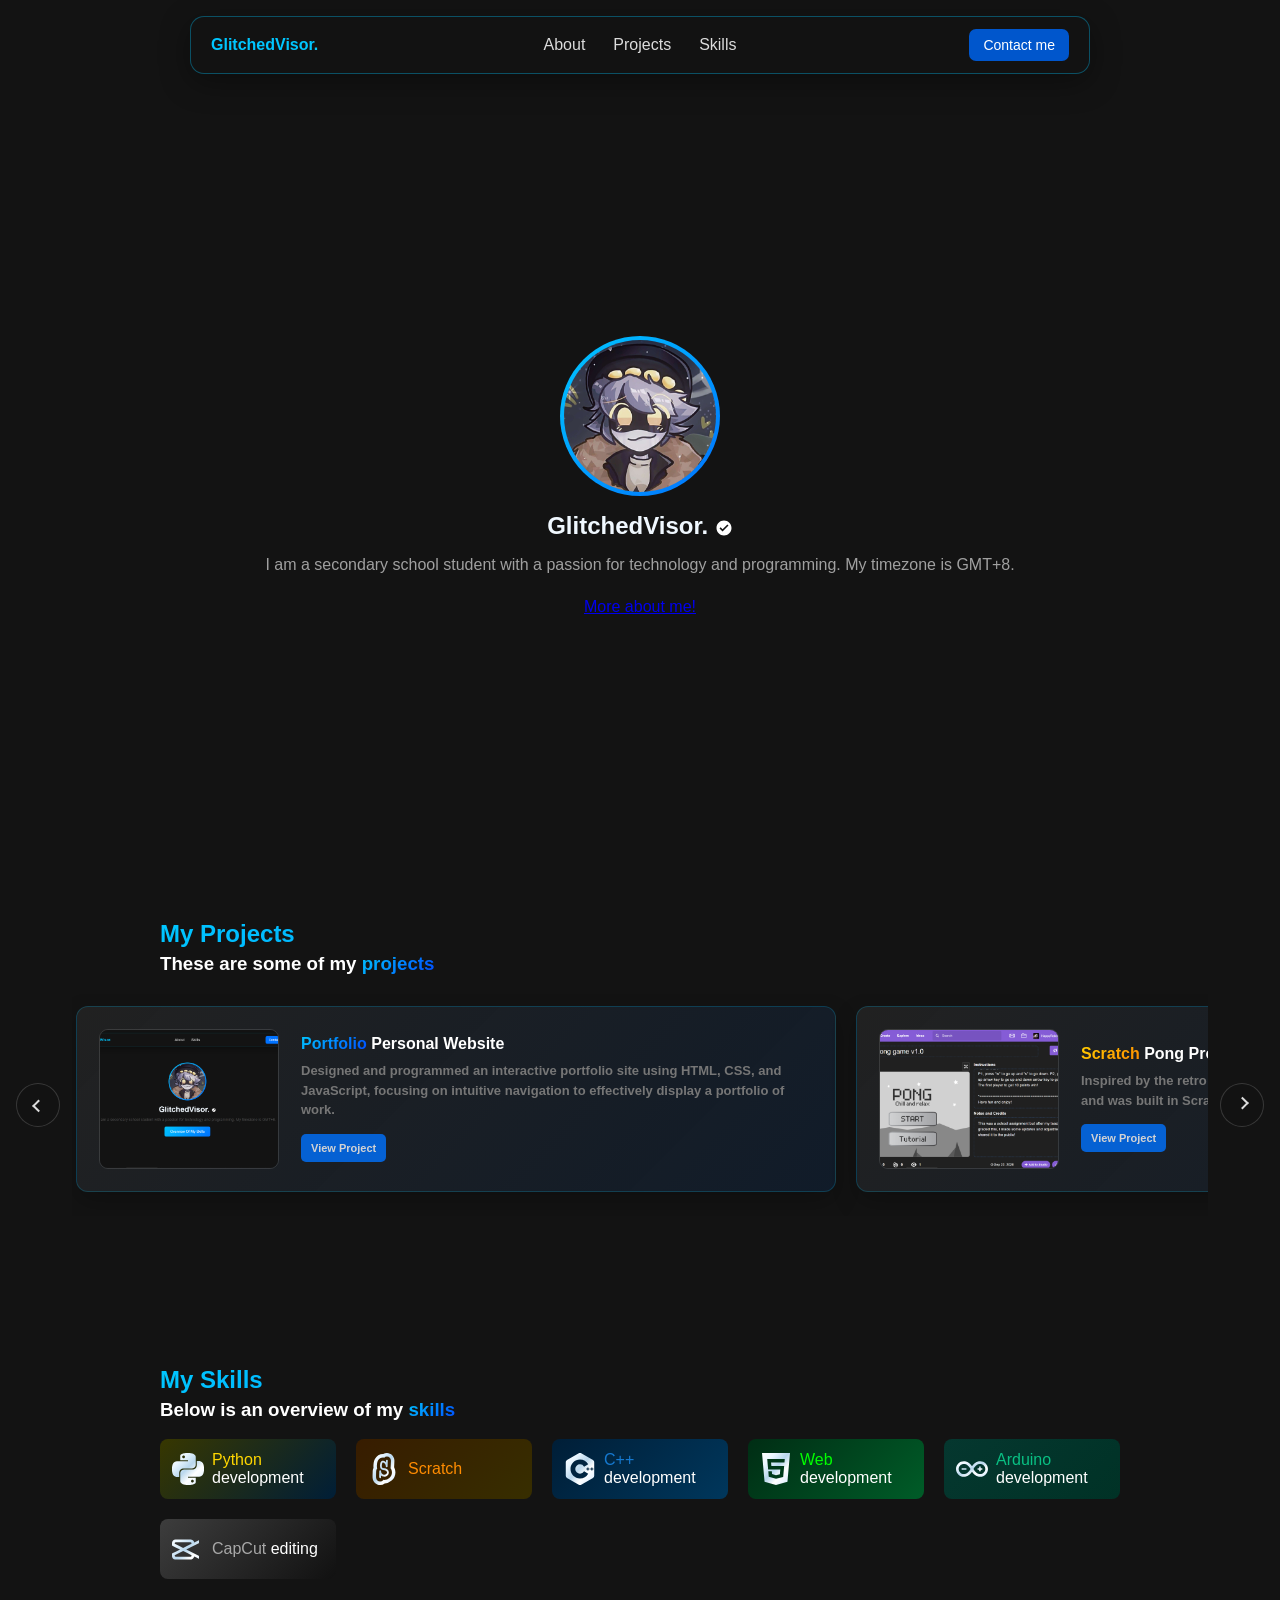
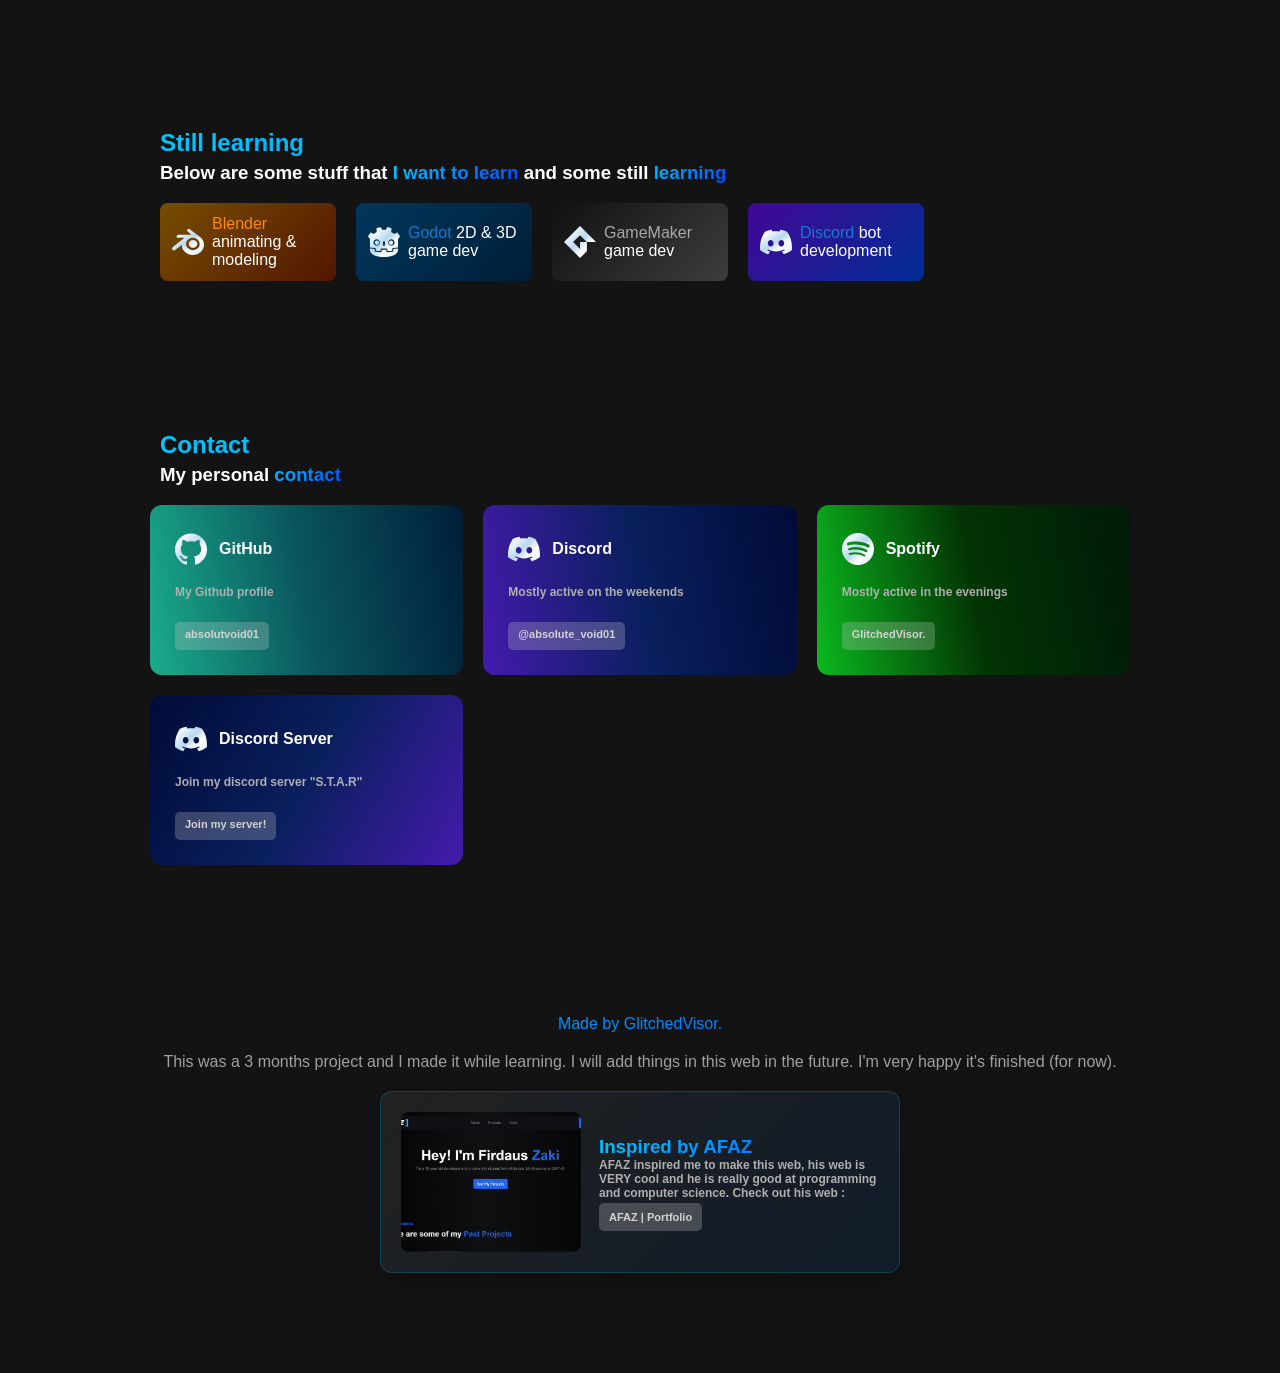
==== commit f30b2c55: "Update index.html" ====
--- a/index.html
+++ b/index.html
@@ -56,8 +56,8 @@
                 </p>
             </div>
 
-            <a class="skill-button" href="#skills-overview">
-                Overview Of My Skills
+            <a href="introduction.html" class="about-button">
+                More about me!
             </a>
         </div>
         </section>
@@ -281,18 +281,6 @@
                     <p class="par2">Join my discord server "S.T.A.R"</p>
                     <span class="server-link">Join my server!</span>
                 </a>
-
-                <a href="https://mobile.capcutshare.com/sv2/ZSqnb39bj/" target="_blank" rel="noopener noreferrer" class="outer-capcut-button">
-                    <h4 class="contact2 contact-card-heading"><span class="contact-icon capcut-icon" aria-hidden="true"></span>Capcut</h4>
-                    <p class="par2">My Capcut profile</p>
-                    <span class="capcut-link">GlitchedVisor.</span>
-                </a>
-
-                <a href="https://www.reddit.com/user/absolute_voi01/" target="_blank" rel="noopener noreferrer" class="outer-reddit-button">
-                    <h4 class="contact2 contact-card-heading"><span class="contact-icon reddit-icon" aria-hidden="true"></span>Reddit</h4>
-                    <p class="par2">My Reddit profile</p>
-                    <span class="reddit-link">GlitchedVisor.</span>
-                </a>
             </div>
         </section>
     </main>
--- a/style.css
+++ b/style.css
@@ -417,7 +417,7 @@
     position: relative;
     overflow: hidden;
     min-height: 60px;
-    padding: 12px 24px;
+    padding: 12px;
     border-radius: 8px;
     display: flex;
     align-items: center;
@@ -429,7 +429,40 @@
 }
 
 .skills > div > .skill-text {
+    display: flex;
+    align-items: center;
+    gap: 12px;
     transition: opacity 0.2s ease, transform 0.2s ease;
+}
+
+.skills > div > .icon-label {
+    width: 100%;
+    min-width: 0;
+    gap: 8px;
+    text-align: left;
+}
+
+.icon-label > span:not(.skill-icon) {
+    flex: 1;
+    min-width: 0;
+    overflow-wrap: anywhere;
+}
+
+.skills > div {
+    justify-content: flex-start;
+}
+
+.skill-icon {
+    display: block;
+    flex: 0 0 32px;
+    width: 32px;
+    height: 32px;
+}
+
+.capcut-skill-icon {
+    background: linear-gradient(135deg, #fff 0%, #eaf6ff 24%, #b9d7ed 48%, #fff 68%, #d5eaff 100%);
+    -webkit-mask: url("icons/capcut.svg") left center / 27px 27px no-repeat;
+    mask: url("icons/capcut.svg") left center / 27px 27px no-repeat;
 }
 
 .skills > div::after {
@@ -489,6 +522,52 @@
 
 }
 
+.contact-card-heading {
+    display: flex;
+    grid-column: 1 / -1;
+    align-items: center;
+    gap: 12px;
+}
+
+.contact-icon {
+    display: block;
+    flex: 0 0 32px;
+    width: 32px;
+    height: 32px;
+    background: linear-gradient(135deg, #fff 0%, #eaf6ff 24%, #b9d7ed 48%, #fff 68%, #d5eaff 100%);
+    -webkit-mask-position: center;
+    mask-position: center;
+    -webkit-mask-repeat: no-repeat;
+    mask-repeat: no-repeat;
+    -webkit-mask-size: contain;
+    mask-size: contain;
+}
+
+.github-icon {
+    -webkit-mask-image: url("icons/github.svg");
+    mask-image: url("icons/github.svg");
+}
+
+.discord-icon {
+    -webkit-mask-image: url("icons/discord.svg");
+    mask-image: url("icons/discord.svg");
+}
+
+.spotify-icon {
+    -webkit-mask-image: url("icons/spotify.svg");
+    mask-image: url("icons/spotify.svg");
+}
+
+.reddit-icon {
+    -webkit-mask-image: url("icons/reddit.svg");
+    mask-image: url("icons/reddit.svg");
+}
+
+.capcut-icon {
+    -webkit-mask-image: url("icons/capcut.svg");
+    mask-image: url("icons/capcut.svg");
+}
+
 .par2 {
     text-align:left;
     margin-top:0px;
@@ -521,6 +600,7 @@
 
 .contact-cards > a > span {
     display: inline-block;
+    height: 28px;
     position: relative;
     z-index: 1;
     pointer-events: auto !important;
@@ -756,8 +836,14 @@
 
 .python {
     min-height: 60px;
+    justify-content: flex-start;
     background: linear-gradient(135deg, rgb(55, 55, 0), rgb(0, 30, 55));
 }
+
+.python .skill-text {
+    text-align: left;
+}
+
 .python:hover {
     box-shadow:0 0 32px rgb(0, 62, 79);
     filter: brightness(1.2);
@@ -1045,6 +1131,46 @@
     box-shadow: none;
 }
 
+.outer-reddit-button {
+    padding: 25px;
+    background: linear-gradient(-210deg, rgb(255, 196, 0), rgb(255, 136, 0), rgb(255, 68, 0));
+    border-radius: 12px;
+    text-align: center;
+    display: grid;
+    font-weight: bold;
+    box-sizing: border-box;
+    grid-template-columns: repeat(auto-fit, minmax(140px, 1fr));
+    gap: 20px;   
+    transition: all 0.2s ease;
+}
+.outer-reddit-button:hover {
+    box-shadow:0 0 32px rgb(54, 54, 54);
+    filter: brightness(1.2);
+    transform: translateY(-3px);
+}
+.reddit-link {
+    padding: 6px 10px;
+    min-height: 28px;
+    margin-top: 3px;
+    font-size: 11px;
+    border-radius: 5px;
+    background: rgba(211, 211, 211, 0.25);
+    color: lightgray;
+    border: none;
+    box-sizing: border-box;
+    transition: background 0.2s ease, color 0.2s ease;
+    display: block;
+    margin-left: 0;
+    margin-right: auto;
+}
+.reddit-link:hover {
+    background: rgba(210, 180, 33, 0.9);
+    color: white;
+    box-sizing: border-box;
+    transform: none;
+    box-shadow: none;
+}
+
 .contact-cards > a > span:hover {
     background: rgb(31, 31, 31) !important;
     color: white !important;
@@ -1083,11 +1209,15 @@
     width: min(90%, 520px);
     margin: 0 auto;
     padding: 20px;
-    background: linear-gradient(120deg, rgb(0, 20, 86), rgb(11, 0, 59), rgb(0, 1, 24));
+    background: linear-gradient(135deg, rgba(40, 40, 40, 0.7), rgba(15, 35, 60, 0.55));
+    border: 1px solid rgba(0, 198, 255, 0.2);
     border-radius: 12px;
-    text-align: center;
+    text-align: left;
     font-weight: bold;
-    transition: all 0.2s ease;
+    box-shadow: 0 10px 24px rgba(0, 0, 0, 0.22);
+    transition: transform 0.25s ease, box-shadow 0.25s ease, border-color 0.25s ease;
+    text-align: center;
+    font-weight: bold;
     margin-bottom: 100px;
 }
 .AFAZ-Portfolio img {
@@ -1097,9 +1227,10 @@
     border-radius: 8px;
 }
 .AFAZ-Portfolio:hover {
-    box-shadow:0 0 32px rgb(22, 0, 84);
     filter: brightness(1.2);
     transform: translateY(-3px);
+    box-shadow: 0 16px 32px rgba(87, 87, 87, 0.3);
+    border-color: rgba(0, 198, 255, 0.5);
 }
 .go-web {
     display: inline-flex;
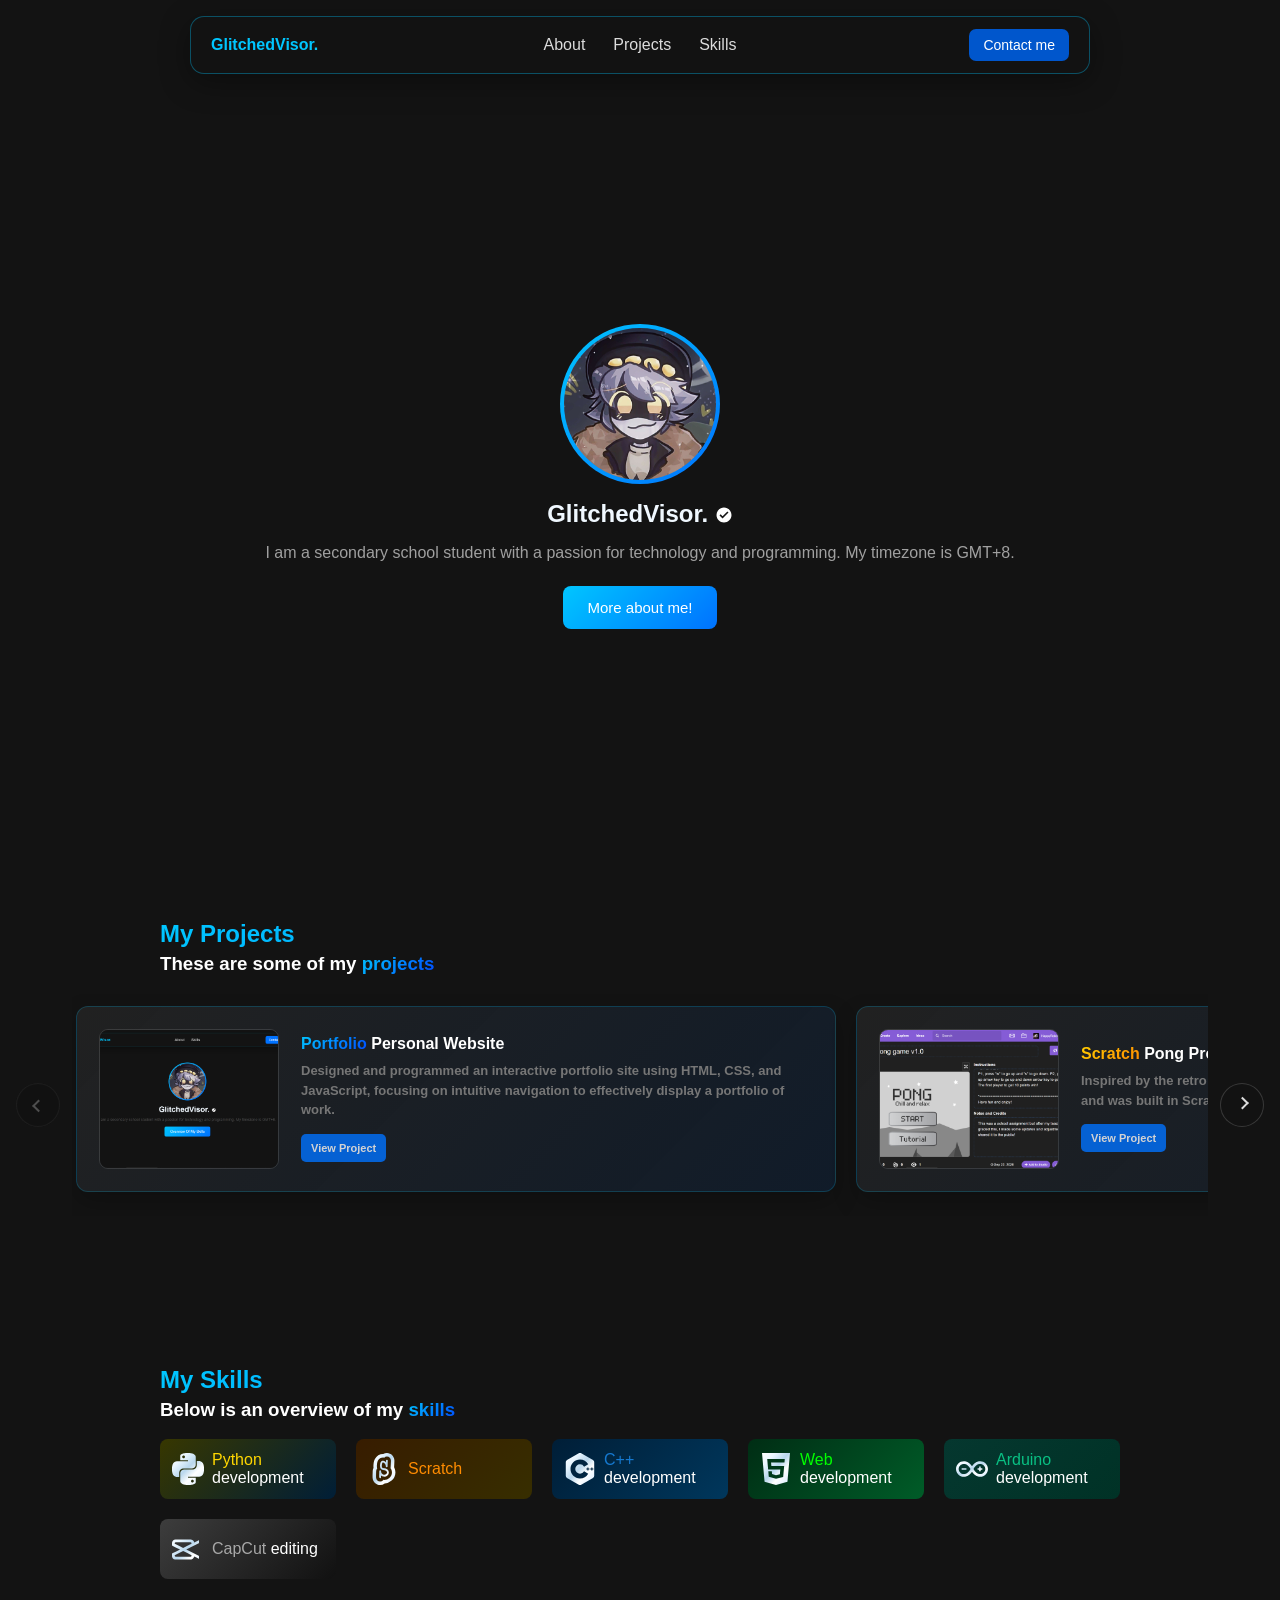
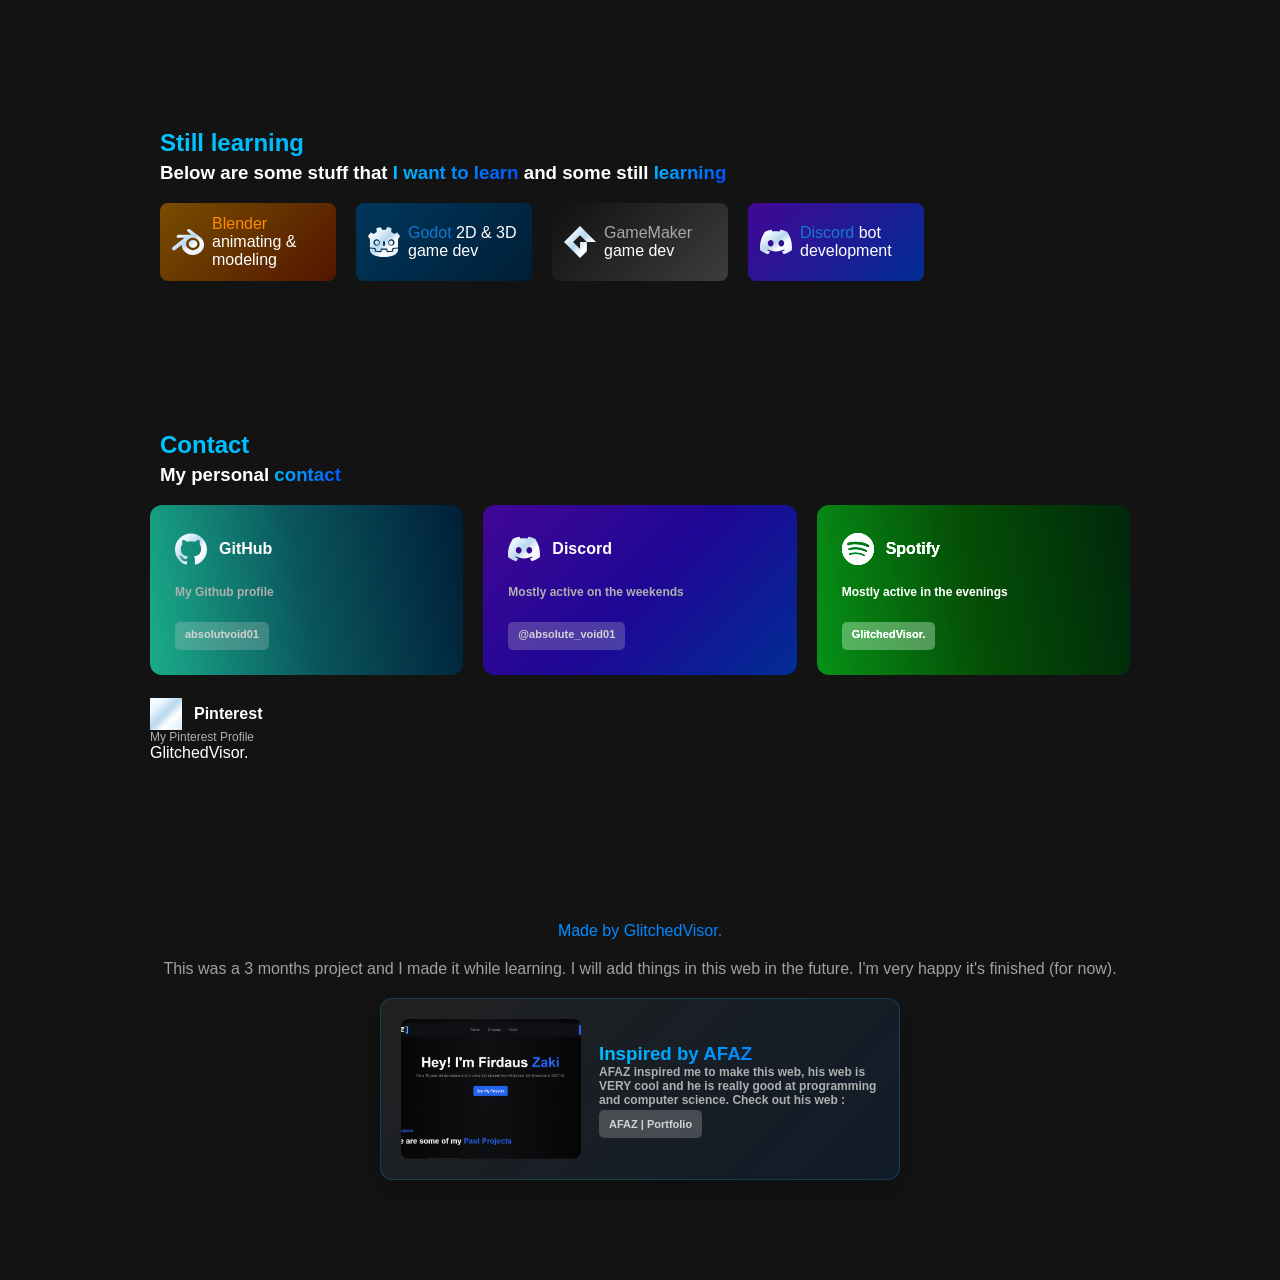
==== commit a7eae2f9: "Fix HTML structure and restore original content" ====
--- a/index.html
+++ b/index.html
@@ -276,10 +276,10 @@
                     <span class="spotify-link">GlitchedVisor.</span>
                 </a>
 
-                <a href="https://discord.gg/YfamAQuhZP" target="_blank" rel="noopener noreferrer" class="outer-server-button">
-                    <h4 class="contact2 contact-card-heading"><span class="contact-icon discord-icon" aria-hidden="true"></span>Discord Server</h4>
-                    <p class="par2">Join my discord server "S.T.A.R"</p>
-                    <span class="server-link">Join my server!</span>
+                <a href="https://www.pinterest.com/absolute_void01/" target="_blank" rel="noopener noreferrer" class="outer-pinterest-button">
+                    <h4 class="contact2 contact-card-heading"><span class="contact-icon pinterest-icon" aria-hidden="true"></span>Pinterest</h4>
+                    <p class="par2">My Pinterest Profile</p>
+                    <span class="pinterest-link">GlitchedVisor.</span>
                 </a>
             </div>
         </section>
--- a/style.css
+++ b/style.css
@@ -9,6 +9,22 @@
 main {
     width: min(100% - 2rem, 80rem);
     margin: 0 auto;
+}
+
+/* Page Fade Transition */
+body {
+    opacity: 0;
+    transition: opacity 0.4s ease-in-out;
+}
+
+body.fade-in {
+    opacity: 1;
+}
+
+@media (prefers-reduced-motion: reduce) {
+    body {
+        transition: none;
+    }
 }
 
 *,
@@ -346,7 +362,7 @@
         Skill style 
    ===================== */
 
-.skill-button {
+.about-button {
     background: linear-gradient(135deg, rgb(0, 198, 255), rgb(0, 114, 255));
     color: white;
     text-decoration: none;
@@ -366,7 +382,7 @@
     box-sizing: border-box;
 }
 
-.skill-button:hover {
+.about-button:hover {
     filter: brightness(1.10);
     transform: translateY(-3px) scale(1.02);
     background: linear-gradient(135deg, rgb(0, 198, 255), rgb(0, 114, 255));
@@ -973,7 +989,7 @@
 
 .outer-discord-button {
     padding: 25px;
-    background: linear-gradient(80deg, rgb(68, 26, 173), rgb(10, 31, 93), rgb(0, 11, 55));
+    background: linear-gradient(135deg, rgb(66, 7, 149), rgb(31, 7, 149), rgb(0, 45, 149));
     border-radius: 12px;
     text-align: center;
     display: grid;
@@ -1013,7 +1029,7 @@
 
 .outer-spotify-button {
     padding: 25px;
-    background: linear-gradient(80deg, rgb(11, 185, 31), rgb(3, 52, 4), rgb(0, 26, 7));
+    background: linear-gradient(80deg, rgb(4, 97, 15), rgb(3, 52, 4), rgb(0, 26, 7));
     border-radius: 12px;
     text-align: center;
     display: grid;
@@ -1022,10 +1038,11 @@
     grid-template-columns: repeat(auto-fit, minmax(140px, 1fr));
     gap: 20px; 
     transition: all 0.2s ease;
+    filter: brightness(1.5);
 }
 .outer-spotify-button:hover {
     box-shadow:0 0 32px rgb(0, 45, 2);
-    filter: brightness(1.2);
+    filter: brightness(1.7);
     transform: translateY(-3px);
 }
 .spotify-link {
@@ -1053,7 +1070,7 @@
 
 .outer-server-button {
     padding: 25px;
-    background: linear-gradient(-60deg, rgb(68, 26, 173), rgb(10, 31, 93), rgb(0, 11, 55));
+    background: linear-gradient(275deg, rgb(66, 7, 149), rgb(31, 7, 149), rgb(0, 45, 149));
     border-radius: 12px;
     text-align: center;
     display: grid;
@@ -1085,86 +1102,6 @@
 }
 .server-link:hover {
     background: rgba(31, 31, 31, 0.9);
-    color: white;
-    box-sizing: border-box;
-    transform: none;
-    box-shadow: none;
-}
-
-.outer-capcut-button {
-    padding: 25px;
-    background: linear-gradient(-60deg, rgb(129, 128, 130), rgb(86, 86, 86), rgb(42, 42, 42));
-    border-radius: 12px;
-    text-align: center;
-    display: grid;
-    font-weight: bold;
-    box-sizing: border-box;
-    grid-template-columns: repeat(auto-fit, minmax(140px, 1fr));
-    gap: 20px;   
-    transition: all 0.2s ease;
-}
-.outer-capcut-button:hover {
-    box-shadow:0 0 32px rgb(54, 54, 54);
-    filter: brightness(1.2);
-    transform: translateY(-3px);
-}
-.capcut-link {
-    padding: 6px 10px;
-    min-height: 28px;
-    margin-top: 3px;
-    font-size: 11px;
-    border-radius: 5px;
-    background: rgba(211, 211, 211, 0.25);
-    color: lightgray;
-    border: none;
-    box-sizing: border-box;
-    transition: background 0.2s ease, color 0.2s ease;
-    display: block;
-    margin-left: 0;
-    margin-right: auto;
-}
-.capcut-link:hover {
-    background: rgba(31, 31, 31, 0.9);
-    color: white;
-    box-sizing: border-box;
-    transform: none;
-    box-shadow: none;
-}
-
-.outer-reddit-button {
-    padding: 25px;
-    background: linear-gradient(-210deg, rgb(255, 196, 0), rgb(255, 136, 0), rgb(255, 68, 0));
-    border-radius: 12px;
-    text-align: center;
-    display: grid;
-    font-weight: bold;
-    box-sizing: border-box;
-    grid-template-columns: repeat(auto-fit, minmax(140px, 1fr));
-    gap: 20px;   
-    transition: all 0.2s ease;
-}
-.outer-reddit-button:hover {
-    box-shadow:0 0 32px rgb(54, 54, 54);
-    filter: brightness(1.2);
-    transform: translateY(-3px);
-}
-.reddit-link {
-    padding: 6px 10px;
-    min-height: 28px;
-    margin-top: 3px;
-    font-size: 11px;
-    border-radius: 5px;
-    background: rgba(211, 211, 211, 0.25);
-    color: lightgray;
-    border: none;
-    box-sizing: border-box;
-    transition: background 0.2s ease, color 0.2s ease;
-    display: block;
-    margin-left: 0;
-    margin-right: auto;
-}
-.reddit-link:hover {
-    background: rgba(210, 180, 33, 0.9);
     color: white;
     box-sizing: border-box;
     transform: none;
@@ -1229,7 +1166,7 @@
 .AFAZ-Portfolio:hover {
     filter: brightness(1.2);
     transform: translateY(-3px);
-    box-shadow: 0 16px 32px rgba(87, 87, 87, 0.3);
+    box-shadow: 0 16px 32px rgba(53, 53, 53, 0.3);
     border-color: rgba(0, 198, 255, 0.5);
 }
 .go-web {
